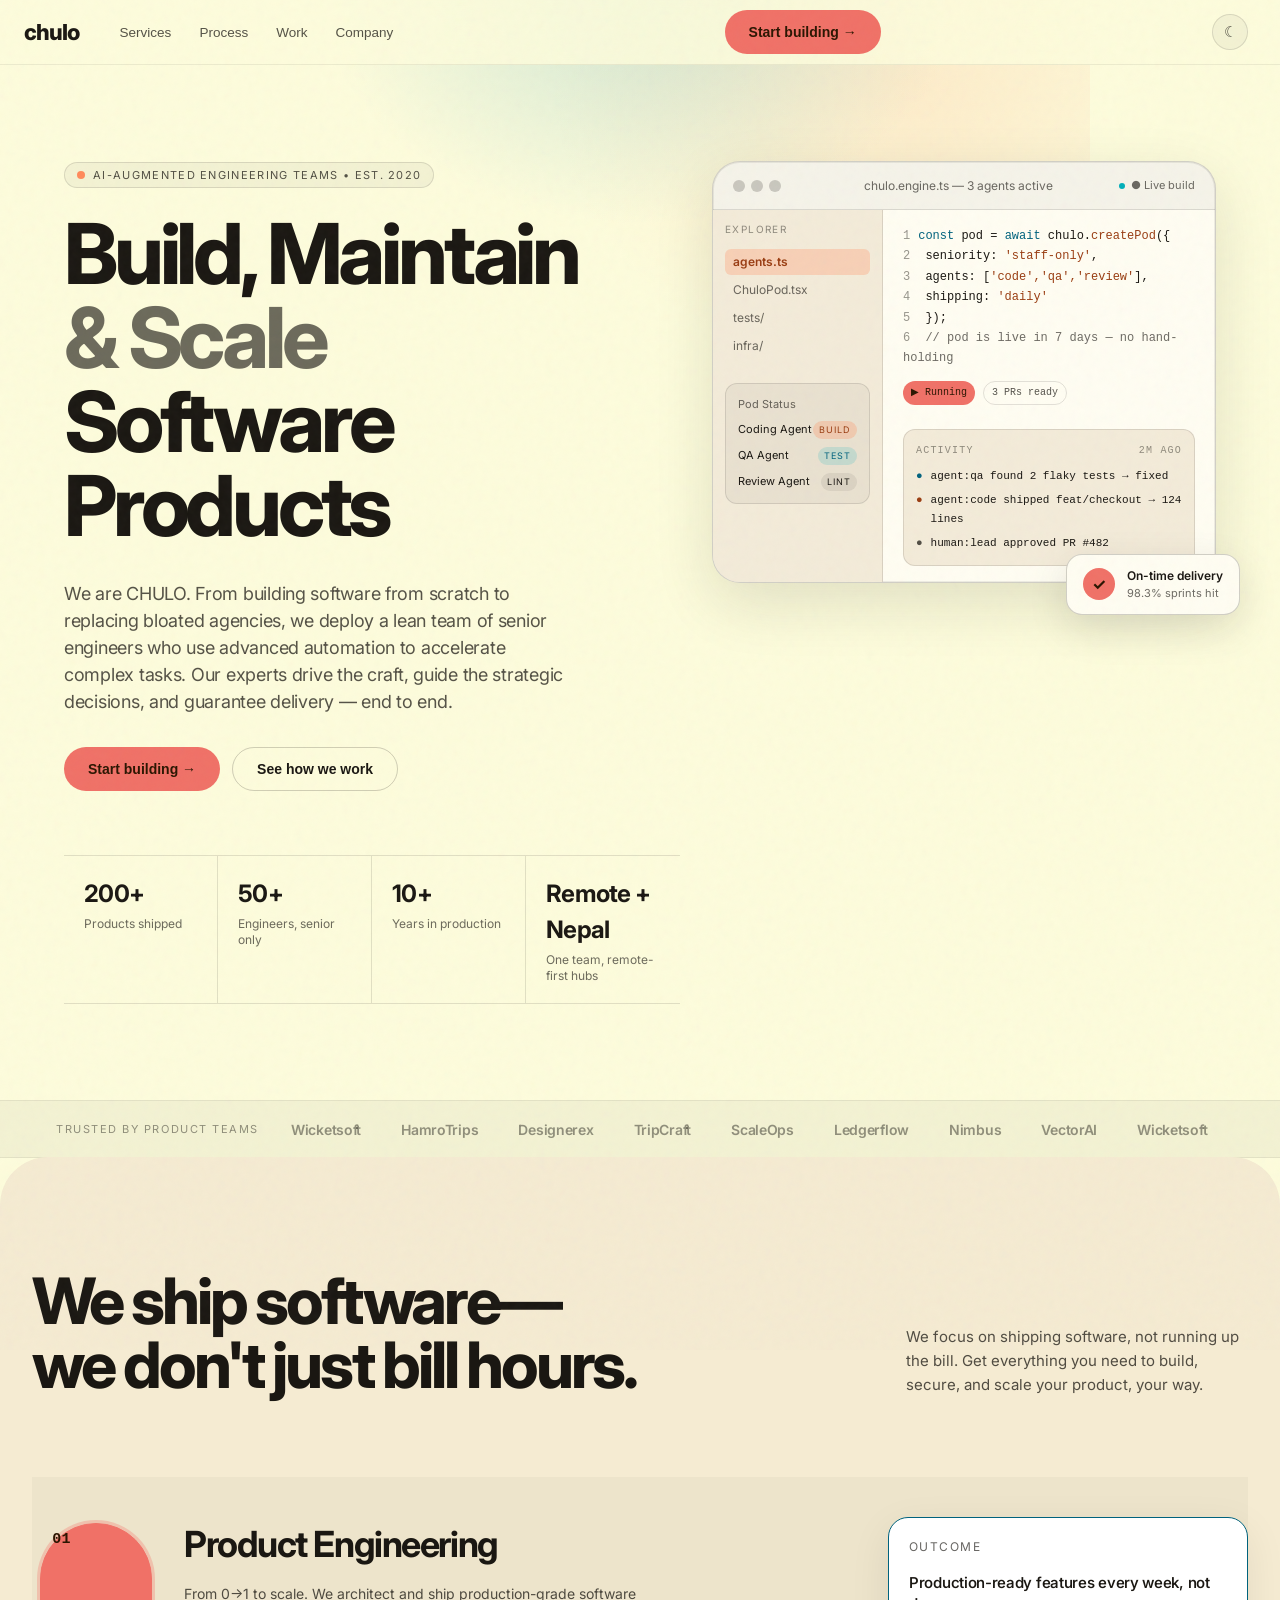
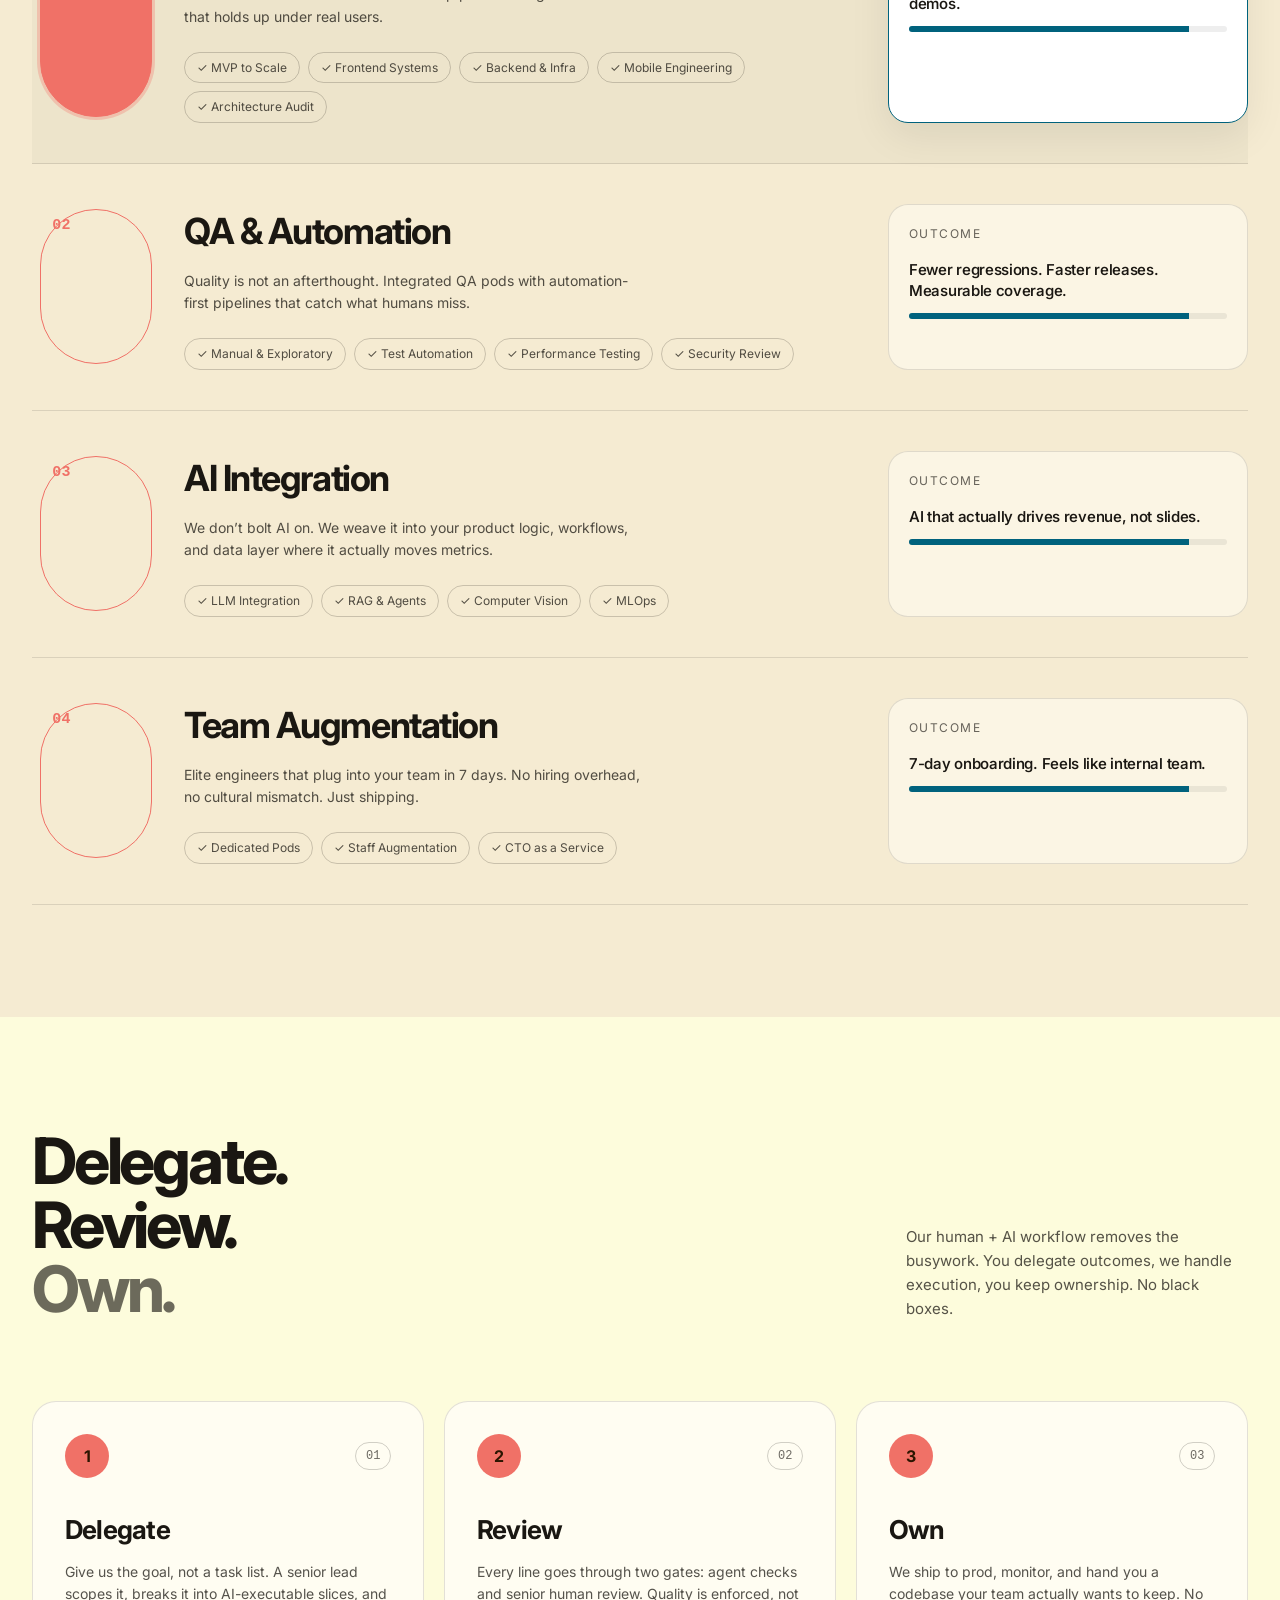
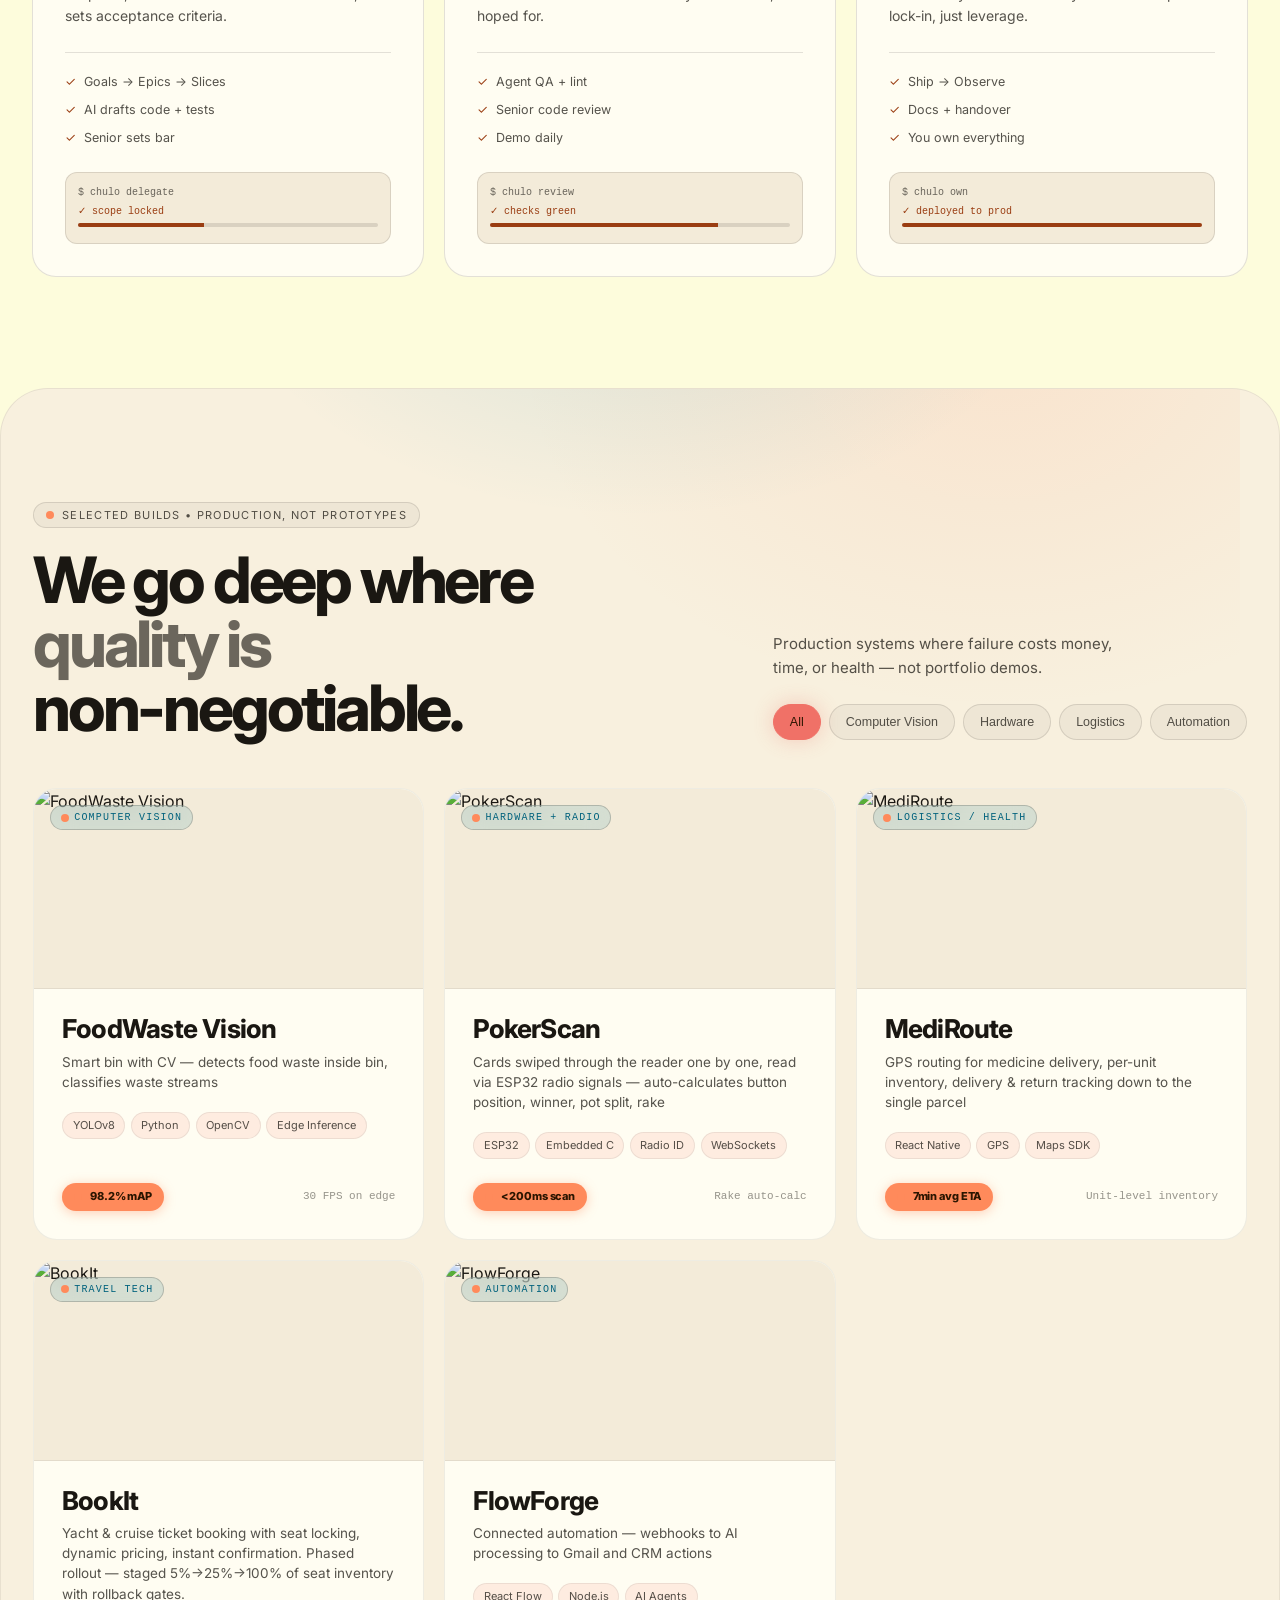
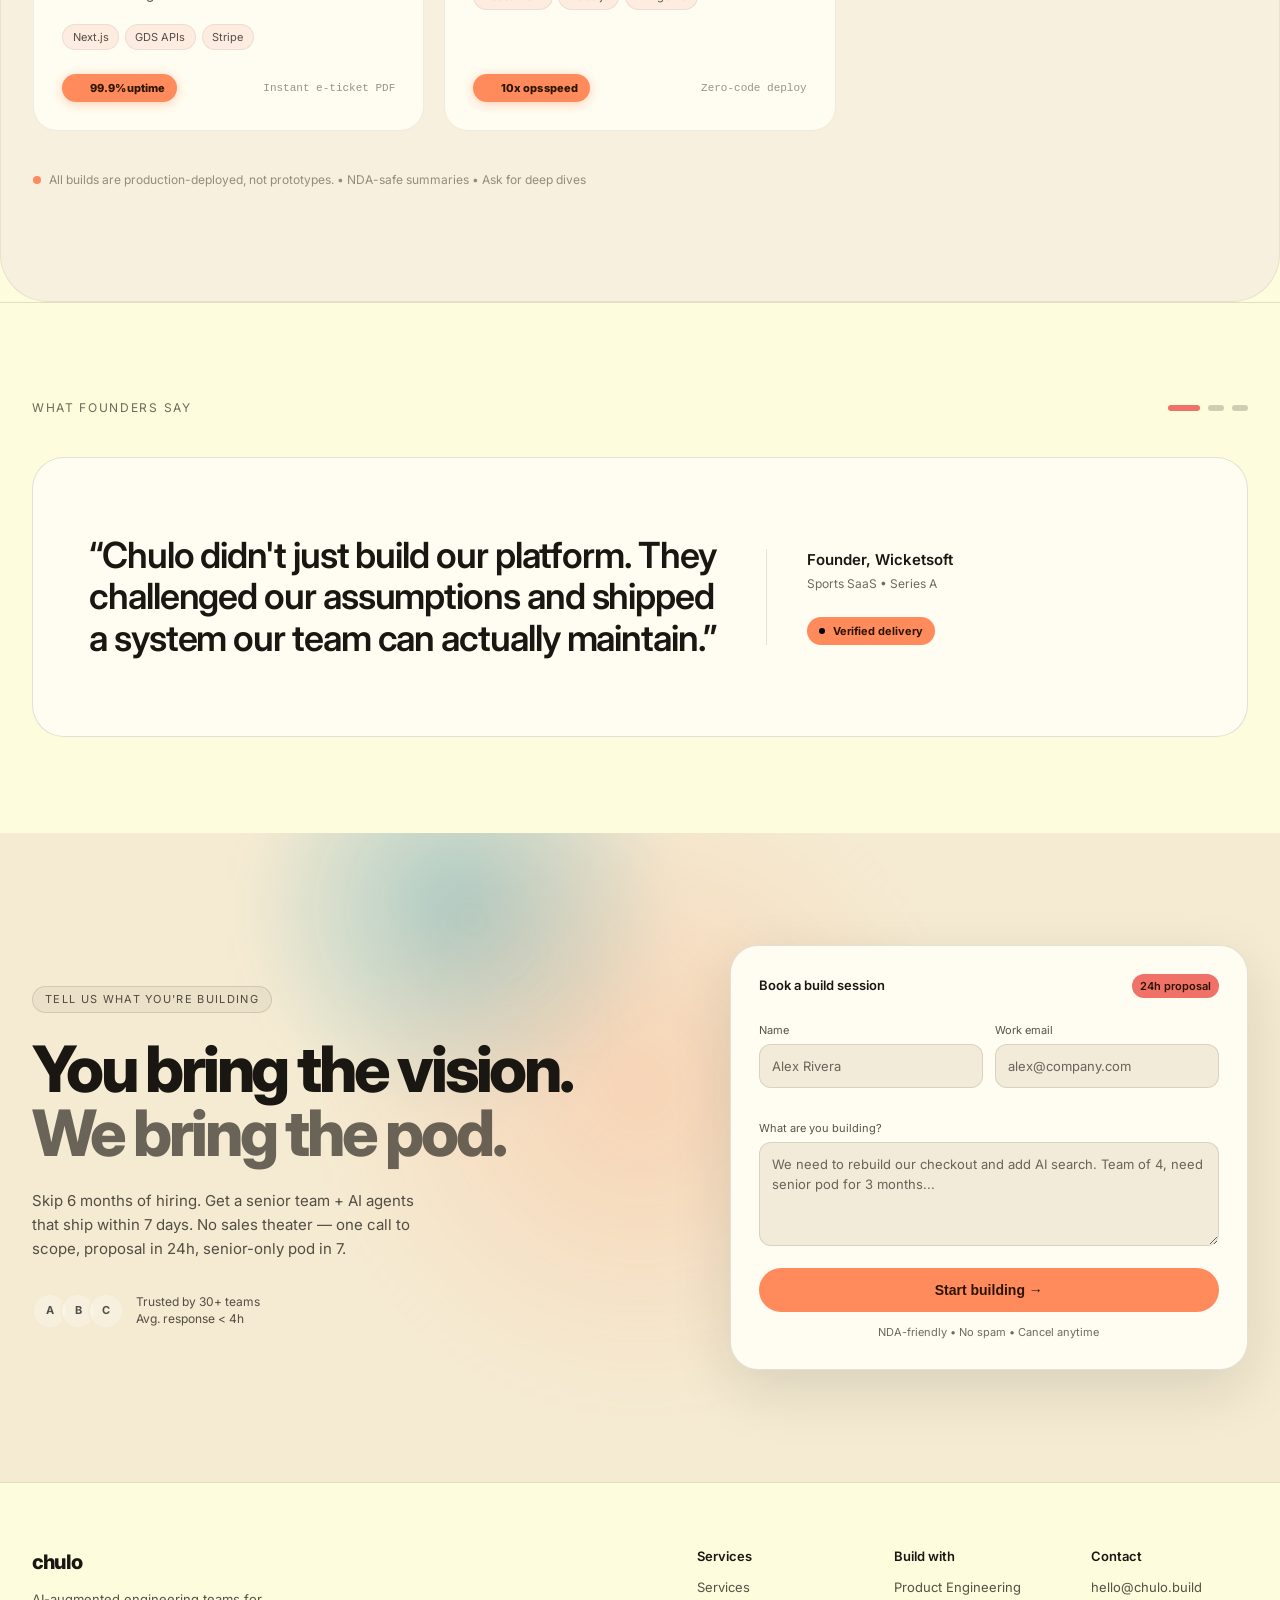
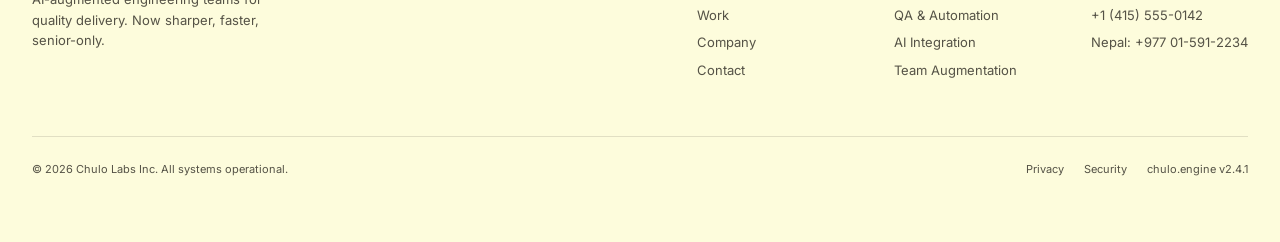
==== public/index.html @ c051ebc1 "fix netlify eng" ====
<!doctype html><html lang=en><head><meta charset=UTF-8><meta content="width=device-width,initial-scale=1.0" name=viewport><title>chulo — Senior-only AI-augmented engineering teams</title><meta content="Senior-only pod of AI-augmented engineers. Replace bloated agencies, delegate outcomes, review quality, own everything. Production, not prototypes." name=description><script>(function(){var t;try{t=localStorage.getItem("theme")}catch(e){}if(t)document.documentElement.setAttribute("data-theme",t)})()</script><link href=/styles.css rel=stylesheet><link href=https://fonts.googleapis.com rel=preconnect><link crossorigin href=https://fonts.gstatic.com rel=preconnect><link href="https://fonts.googleapis.com/css2?family=Inter:wght@400;500;600;700;800&display=swap" rel=stylesheet><script type=application/ld+json>
  {
    "@context": "https://schema.org",
    "@type": "ProfessionalService",
    "name": "chulo",
    "url": "https://chulo.build/",
    "description": "Senior-only pod of AI-augmented engineers who build, harden, and scale software products end to end. Production, not prototypes.",
    "areaServed": "Worldwide"
  }
  </script><body><div class=grain></div><nav class=nav><div class="container nav-inner"><div class=nav-left><a class=logo href=#>chulo</a><div class=nav-links><button data-scroll=services>Services</button><button data-scroll=process>Process</button><button data-scroll=work>Work</button><button data-scroll=company>Company</button></div></div><button class="btn btn-white desktop-only" data-scroll=cta>Start building →</button><button aria-label="Toggle light/dark theme" class=theme-toggle id=themeToggle><span class=icon-moon>☾</span><span class=icon-sun>☀</span></button><button aria-label=Menu class=mobile-toggle id=mobileToggle>☰</button></div><div class=mobile-menu id=mobileMenu><button data-scroll=services>Services</button><button data-scroll=process>Process</button><button data-scroll=work>Work</button><button data-scroll=company>Company</button><button class="btn btn-white" data-scroll=cta>Start building →</button></div></nav><main><section class=hero id=top><div class=hero-bg></div><div class="container hero-grid"><div class=hero-content><div class=badge><span class=dot></span> AI-augmented engineering teams • Est. 2020</div><h1><span>Build, Maintain</span> <span class=dim>& Scale</span> <span>Software</span> <span>Products</span></h1><p class=hero-lead>We are CHULO. From building software from scratch to replacing bloated agencies, we deploy a lean team of senior engineers who use advanced automation to accelerate complex tasks. Our experts drive the craft, guide the strategic decisions, and guarantee delivery — end to end.<div class=hero-actions><button class="btn btn-white" data-scroll=cta>Start building →</button><button class="btn btn-ghost" data-scroll=work>See how we work</button></div><div class=stats><div class=stat><div class=stat-value>200+</div><div class=stat-label>Products shipped</div></div><div class=stat><div class=stat-value>50+</div><div class=stat-label>Engineers, senior only</div></div><div class=stat><div class=stat-value>10+</div><div class=stat-label>Years in production</div></div><div class=stat><div class=stat-value>Remote + Nepal</div><div class=stat-label>One team, remote-first hubs</div></div></div></div><div class=hero-visual><div class=editor><div class=editor-header><div class=editor-dots><span></span><span></span><span></span></div><span class=editor-title>chulo.engine.ts — 3 agents active</span><span class=live-badge>● Live build</span></div><div class=editor-body><div class=sidebar><div class=sidebar-label>Explorer</div><div class="file active">agents.ts</div><div class=file>ChuloPod.tsx</div><div class=file>tests/</div><div class=file>infra/</div><div class=pod-status><div class=pod-label>Pod Status</div><div class=agent><span>Coding Agent</span><span class="tag green">BUILD</span></div><div class=agent><span>QA Agent</span><span class="tag purple">TEST</span></div><div class=agent><span>Review Agent</span><span class="tag gray">LINT</span></div></div></div><div class=code><div class=code-line><span class=ln>1</span><span class=kw>const</span> pod = <span class=kw>await</span> chulo.<span class=fn>createPod</span>({</div><div class=code-line><span class=ln>2</span> seniority: <span class=str>'staff-only'</span>,</div><div class=code-line><span class=ln>3</span> agents: [<span class=str>'code','qa','review'</span>],</div><div class=code-line><span class=ln>4</span> shipping: <span class=str>'daily'</span></div><div class=code-line><span class=ln>5</span> });</div><div class="code-line comment"><span class=ln>6</span> // pod is live in 7 days — no hand-holding</div><div class=code-actions><span class=run>▶ Running</span><span class=prs>3 PRs ready</span></div><div class=activity><div class=act-header><span>Activity</span><span>2m ago</span></div><div class=act-item><span class=purple>●</span> agent:qa found 2 flaky tests → fixed</div><div class=act-item><span class=green>●</span> agent:code shipped feat/checkout → 124 lines</div><div class=act-item><span class=gray>●</span> human:lead approved PR #482</div></div></div></div></div><div class=float-cards><div class=float-card><div class=float-icon>✓</div><div><div class=float-title>On-time delivery</div><div class=float-sub>98.3% sprints hit</div></div></div></div></div></div></section><div class=marquee-section><div class=container><div class=marquee-inner><span class=marquee-label>Trusted by product teams</span><div class=marquee><div class=marquee-track><span>Wicketsoft</span><span>HamroTrips</span><span>Designerex</span><span>TripCraft</span><span>ScaleOps</span><span>Ledgerflow</span><span>Nimbus</span><span>VectorAI</span><span>Wicketsoft</span><span>HamroTrips</span><span>Designerex</span><span>TripCraft</span><span>ScaleOps</span><span>Ledgerflow</span><span>Nimbus</span><span>VectorAI</span></div></div></div></div></div><section class=services id=services><div class=container><div class=section-header><div><h2>We ship software—<br><span class=dim>we don't just bill hours.</span></h2></div><p>We focus on shipping software, not running up the bill. Get everything you need to build, secure, and scale your product, your way.</div><div class=service-list id=serviceList><div class="service-item active" data-id=01><span class=service-id>01</span><div class=service-body><h3 class=service-title>Product Engineering</h3><p class=service-desc>From 0→1 to scale. We architect and ship production-grade software that holds up under real users.<div class=service-tags><span>✓ MVP to Scale</span><span>✓ Frontend Systems</span><span>✓ Backend & Infra</span><span>✓ Mobile Engineering</span><span>✓ Architecture Audit</span></div></div><div class=service-outcome><div class=outcome-label>Outcome</div><div class=outcome-text>Production-ready features every week, not demos.</div><div class=outcome-bar><span style=width:88%></span></div></div></div><div class=service-item data-id=02><span class=service-id>02</span><div class=service-body><h3 class=service-title>QA & Automation</h3><p class=service-desc>Quality is not an afterthought. Integrated QA pods with automation-first pipelines that catch what humans miss.<div class=service-tags><span>✓ Manual & Exploratory</span><span>✓ Test Automation</span><span>✓ Performance Testing</span><span>✓ Security Review</span></div></div><div class=service-outcome><div class=outcome-label>Outcome</div><div class=outcome-text>Fewer regressions. Faster releases. Measurable coverage.</div><div class=outcome-bar><span style=width:88%></span></div></div></div><div class=service-item data-id=03><span class=service-id>03</span><div class=service-body><h3 class=service-title>AI Integration</h3><p class=service-desc>We don’t bolt AI on. We weave it into your product logic, workflows, and data layer where it actually moves metrics.<div class=service-tags><span>✓ LLM Integration</span><span>✓ RAG & Agents</span><span>✓ Computer Vision</span><span>✓ MLOps</span></div></div><div class=service-outcome><div class=outcome-label>Outcome</div><div class=outcome-text>AI that actually drives revenue, not slides.</div><div class=outcome-bar><span style=width:88%></span></div></div></div><div class=service-item data-id=04><span class=service-id>04</span><div class=service-body><h3 class=service-title>Team Augmentation</h3><p class=service-desc>Elite engineers that plug into your team in 7 days. No hiring overhead, no cultural mismatch. Just shipping.<div class=service-tags><span>✓ Dedicated Pods</span><span>✓ Staff Augmentation</span><span>✓ CTO as a Service</span></div></div><div class=service-outcome><div class=outcome-label>Outcome</div><div class=outcome-text>7-day onboarding. Feels like internal team.</div><div class=outcome-bar><span style=width:88%></span></div></div></div></div></div></section><section class=process id=process><div class=container><div class="section-header process-header"><h2>Delegate.<br>Review.<br><span class=dim>Own.</span></h2><p>Our human + AI workflow removes the busywork. You delegate outcomes, we handle execution, you keep ownership. No black boxes.</div><div class=process-grid><div class=process-card><div class=process-top><div class=process-icon>1</div><span class=process-num>01</span></div><h3>Delegate</h3><p>Give us the goal, not a task list. A senior lead scopes it, breaks it into AI-executable slices, and sets acceptance criteria.<ul><li>Goals → Epics → Slices<li>AI drafts code + tests<li>Senior sets bar</ul><div class=terminal><div>$ chulo delegate</div><div class=ok>✓ scope locked</div><div class=bar><span style=width:42%></span></div></div></div><div class=process-card><div class=process-top><div class=process-icon>2</div><span class=process-num>02</span></div><h3>Review</h3><p>Every line goes through two gates: agent checks and senior human review. Quality is enforced, not hoped for.<ul><li>Agent QA + lint<li>Senior code review<li>Demo daily</ul><div class=terminal><div>$ chulo review</div><div class=ok>✓ checks green</div><div class=bar><span style=width:76%></span></div></div></div><div class=process-card><div class=process-top><div class=process-icon>3</div><span class=process-num>03</span></div><h3>Own</h3><p>We ship to prod, monitor, and hand you a codebase your team actually wants to keep. No lock-in, just leverage.<ul><li>Ship → Observe<li>Docs + handover<li>You own everything</ul><div class=terminal><div>$ chulo own</div><div class=ok>✓ deployed to prod</div><div class=bar><span style=width:100%></span></div></div></div></div></div></section><section class=work id=work><div class=work-bg></div><div class=container><div class=work-header><div><div class="badge small"><span class=dot></span> Selected builds • Production, not prototypes</div><h2>We go deep where<br><span class=dim>quality is</span><br>non-negotiable.</h2></div><div><p>Production systems where failure costs money, time, or health — not portfolio demos.<div class=filters id=filters><button class="filter active" data-filter=All>All</button><button data-filter="Computer Vision" class=filter>Computer Vision</button><button class=filter data-filter=Hardware>Hardware</button><button class=filter data-filter=Logistics>Logistics</button><button class=filter data-filter=Automation>Automation</button></div></div></div><div class=work-grid id=workGrid><div data-category="Computer Vision" class=project-card><div class=project-image><div class=project-tag><span class=dot></span> COMPUTER VISION</div><img alt="FoodWaste Vision" src=/portfolio/foodwaste.png></div><div class=project-body><h3>FoodWaste Vision</h3><p>Smart bin with CV — detects food waste inside bin, classifies waste streams<div class=project-stack><span>YOLOv8</span><span>Python</span><span>OpenCV</span><span>Edge Inference</span></div><div class=project-metric><span class=metric-badge><span class=dot></span> 98.2% mAP</span><span class=metric-sub>30 FPS on edge</span></div></div></div><div class=project-card data-category=Hardware><div class=project-image><div class=project-tag><span class=dot></span> HARDWARE + RADIO</div><img alt=PokerScan src=/portfolio/pokerscan.png></div><div class=project-body><h3>PokerScan</h3><p>Cards swiped through the reader one by one, read via ESP32 radio signals — auto-calculates button position, winner, pot split, rake<div class=project-stack><span>ESP32</span><span>Embedded C</span><span>Radio ID</span><span>WebSockets</span></div><div class=project-metric><span class=metric-badge><span class=dot></span> &lt;200ms scan</span><span class=metric-sub>Rake auto-calc</span></div></div></div><div class=project-card data-category=Logistics><div class=project-image><div class=project-tag><span class=dot></span> LOGISTICS / HEALTH</div><img alt=MediRoute src=/portfolio/mediroute.png></div><div class=project-body><h3>MediRoute</h3><p>GPS routing for medicine delivery, per-unit inventory, delivery & return tracking down to the single parcel<div class=project-stack><span>React Native</span><span>GPS</span><span>Maps SDK</span></div><div class=project-metric><span class=metric-badge><span class=dot></span> 7min avg ETA</span><span class=metric-sub>Unit-level inventory</span></div></div></div><div class=project-card data-category=Logistics><div class=project-image><div class=project-tag><span class=dot></span> TRAVEL TECH</div><img alt=BookIt src=/portfolio/bookit.png></div><div class=project-body><h3>BookIt</h3><p>Yacht & cruise ticket booking with seat locking, dynamic pricing, instant confirmation. Phased rollout — staged 5%→25%→100% of seat inventory with rollback gates.<div class=project-stack><span>Next.js</span><span>GDS APIs</span><span>Stripe</span></div><div class=project-metric><span class=metric-badge><span class=dot></span> 99.9% uptime</span><span class=metric-sub>Instant e-ticket PDF</span></div></div></div><div class=project-card data-category=Automation><div class=project-image><div class=project-tag><span class=dot></span> AUTOMATION</div><img alt=FlowForge src=/portfolio/flowforge.png></div><div class=project-body><h3>FlowForge</h3><p>Connected automation — webhooks to AI processing to Gmail and CRM actions<div class=project-stack><span>React Flow</span><span>Node.js</span><span>AI Agents</span></div><div class=project-metric><span class=metric-badge><span class=dot></span> 10x ops speed</span><span class=metric-sub>Zero-code deploy</span></div></div></div></div><div class=work-note><span class=dot></span> All builds are production-deployed, not prototypes. • NDA-safe summaries • Ask for deep dives</div></div></section><section class=testimonials id=company><div class=container><div class=testimonial-header><span class=label>What founders say</span><div class=dots id=testimonialDots><button class=active data-i=0></button><button data-i=1></button><button data-i=2></button></div></div><div class=testimonial-slider><div class=testimonial-track id=testimonialTrack><div class=testimonial-slide><div class=quote>“Chulo didn't just build our platform. They challenged our assumptions and shipped a system our team can actually maintain.”</div><div class=author-block><div class=author>Founder, Wicketsoft</div><div class=role>Sports SaaS • Series A</div><div class=verified><span class=dot style=background:#000;width:6px;height:6px></span> Verified delivery</div></div></div><div class=testimonial-slide><div class=quote>“The QA pod caught edge cases we’d missed for two years. Our release confidence went from 40% to 95% in one quarter.”</div><div class=author-block><div class=author>CTO, HamroTrips</div><div class=role>Travel Tech • 2M MAU</div><div class=verified><span class=dot style=background:#000;width:6px;height:6px></span> Verified delivery</div></div></div><div class=testimonial-slide><div class=quote>“Finally an agency that talks about tradeoffs, not buzzwords. They scaled us from MVP to enterprise without rewriting everything.”</div><div class=author-block><div class=author>VP Engineering, Designerex</div><div class=role>Marketplace • EU</div><div class=verified><span class=dot style=background:#000;width:6px;height:6px></span> Verified delivery</div></div></div></div></div></div></section><section class=cta id=cta><div class=cta-bg></div><div class="container cta-grid"><div class=cta-content><div class=badge>Tell us what you're building</div><h2>You bring the vision.<br><span class=dim>We bring the pod.</span></h2><p>Skip 6 months of hiring. Get a senior team + AI agents that ship within 7 days. No sales theater — one call to scope, proposal in 24h, senior-only pod in 7.<div class=cta-trust><div class=avatars><span>A</span><span>B</span><span>C</span></div><div>Trusted by 30+ teams<br>Avg. response &lt; 4h</div></div></div><div class=cta-form><div class=form-header><span>Book a build session</span><span class=pill>24h proposal</span></div><form class=form id=contactForm novalidate><div class=form-row><div class=field><label for=name>Name</label><input placeholder="Alex Rivera" autocomplete=name id=name></div><div class=field><label for=email>Work email</label><input autocomplete=email id=email placeholder=alex@company.com type=email></div></div><div class=field><label for=message>What are you building?</label><textarea placeholder="We need to rebuild our checkout and add AI search. Team of 4, need senior pod for 3 months..." id=message rows=4></textarea></div><div aria-hidden=true class=field-hp><label for=website>Website</label><input autocomplete=off id=website name=website tabindex=-1></div><button class="btn btn-accent full" id=formSubmit>Start building →</button><div aria-live=polite class=form-note id=formStatus role=status>NDA-friendly • No spam • Cancel anytime</div></form></div></div></section></main><footer class=footer><div class=container><div class=footer-top><div class=footer-brand><div class=logo>chulo</div><p class=footer-tagline>AI-augmented engineering teams for quality delivery. Now sharper, faster, senior-only.</div><div class=footer-links><div><h4>Services</h4><a href=#services>Services</a><a href=#work>Work</a><a href=#testimonials>Company</a><a href=#cta>Contact</a></div><div><h4>Build with</h4><span>Product Engineering</span><span>QA & Automation</span><span>AI Integration</span><span>Team Augmentation</span></div><div><h4>Contact</h4><a href=mailto:hello@chulo.build>hello@chulo.build</a><span>+1 (415) 555-0142</span><span>Nepal: +977 01-591-2234</span></div></div></div><div class=footer-bottom><span>© 2026 Chulo Labs Inc. All systems operational.</span><div><span>Privacy</span><span>Security</span><span>chulo.engine v2.4.1</span></div></div></div></footer><script src=/script.js></script>
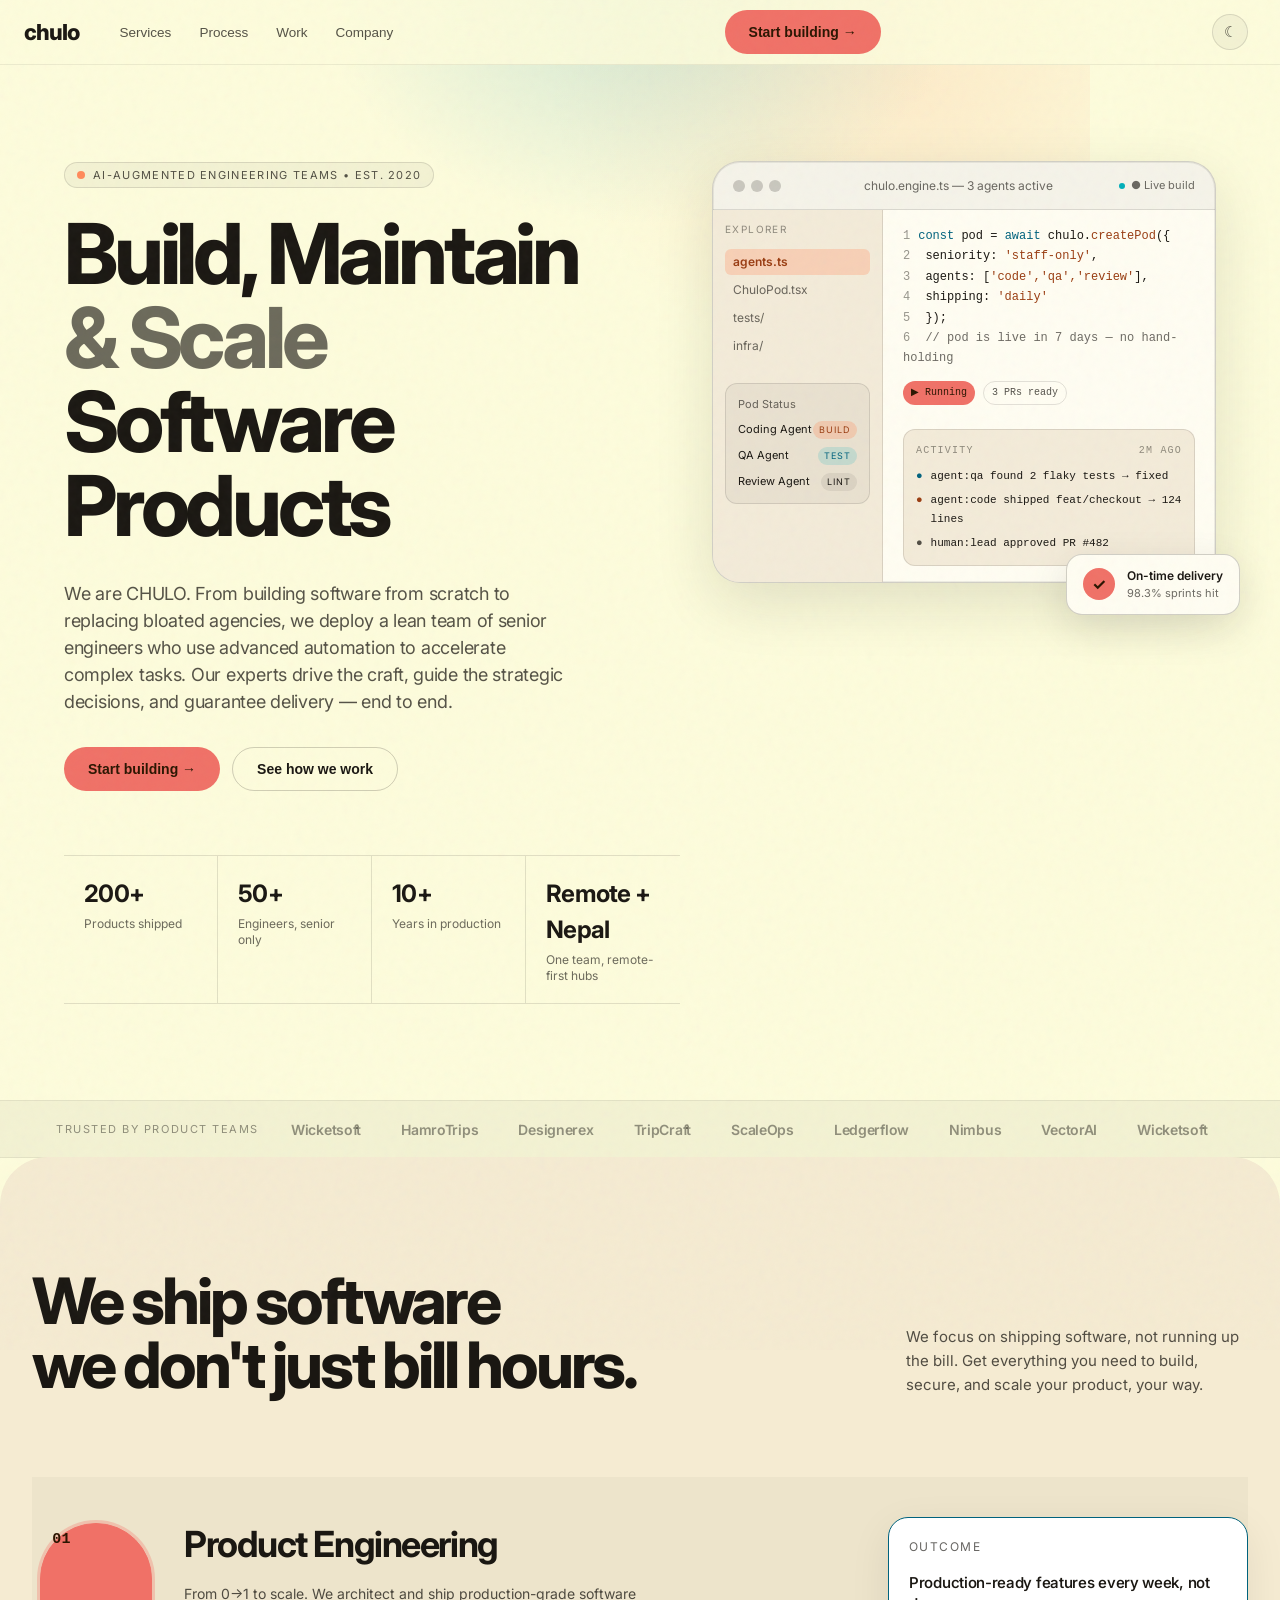
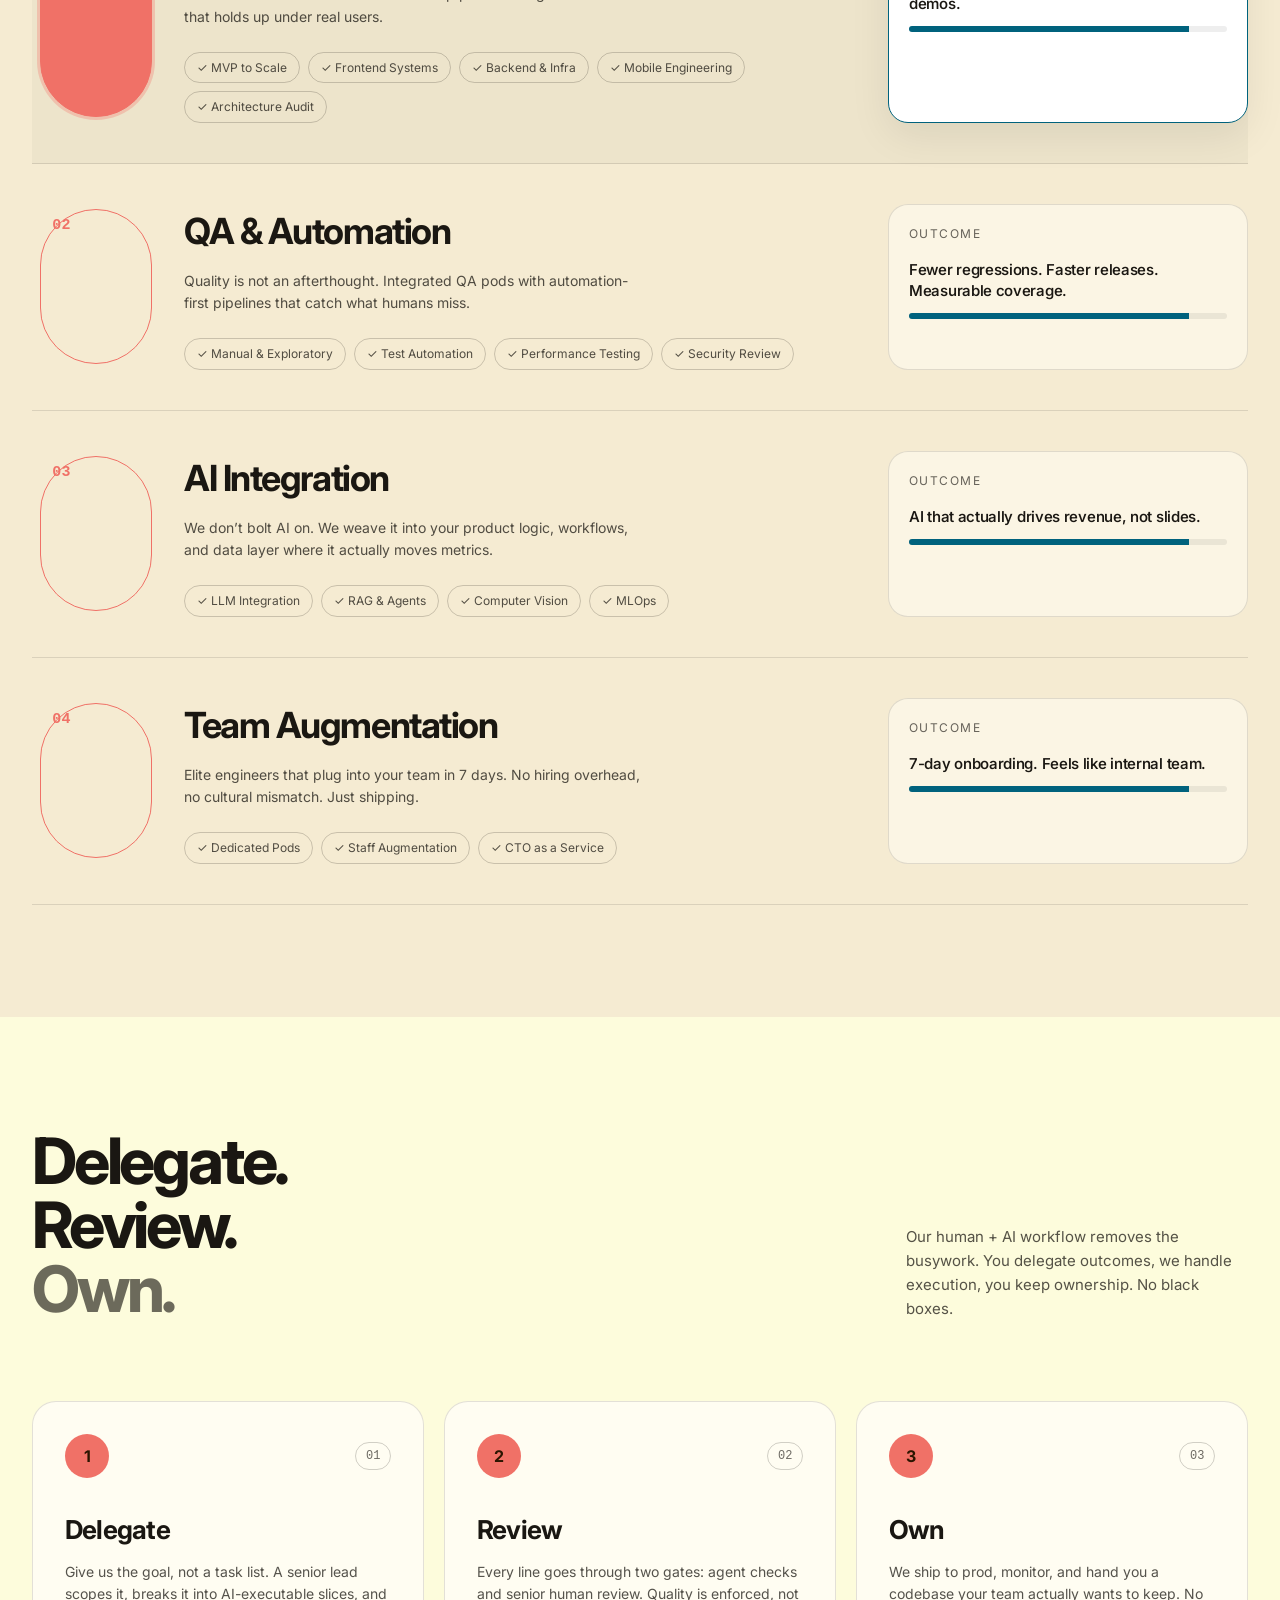
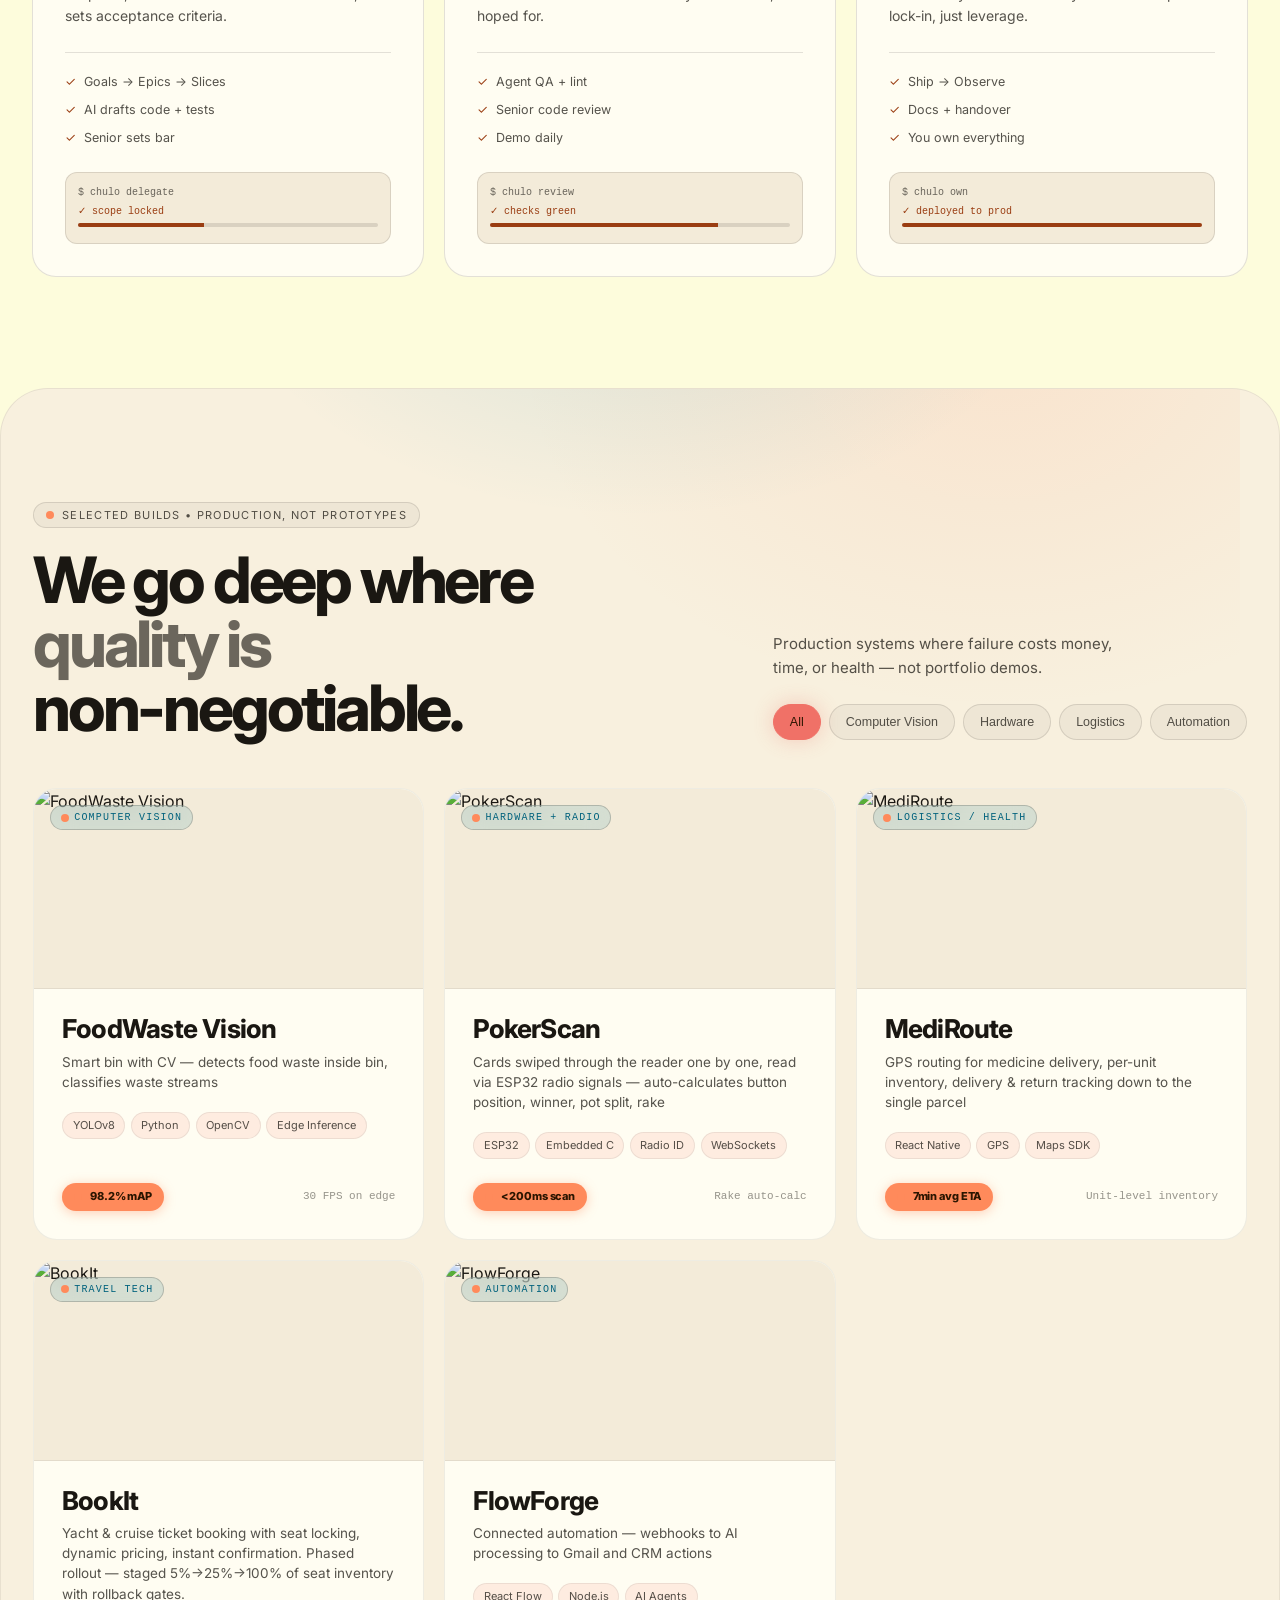
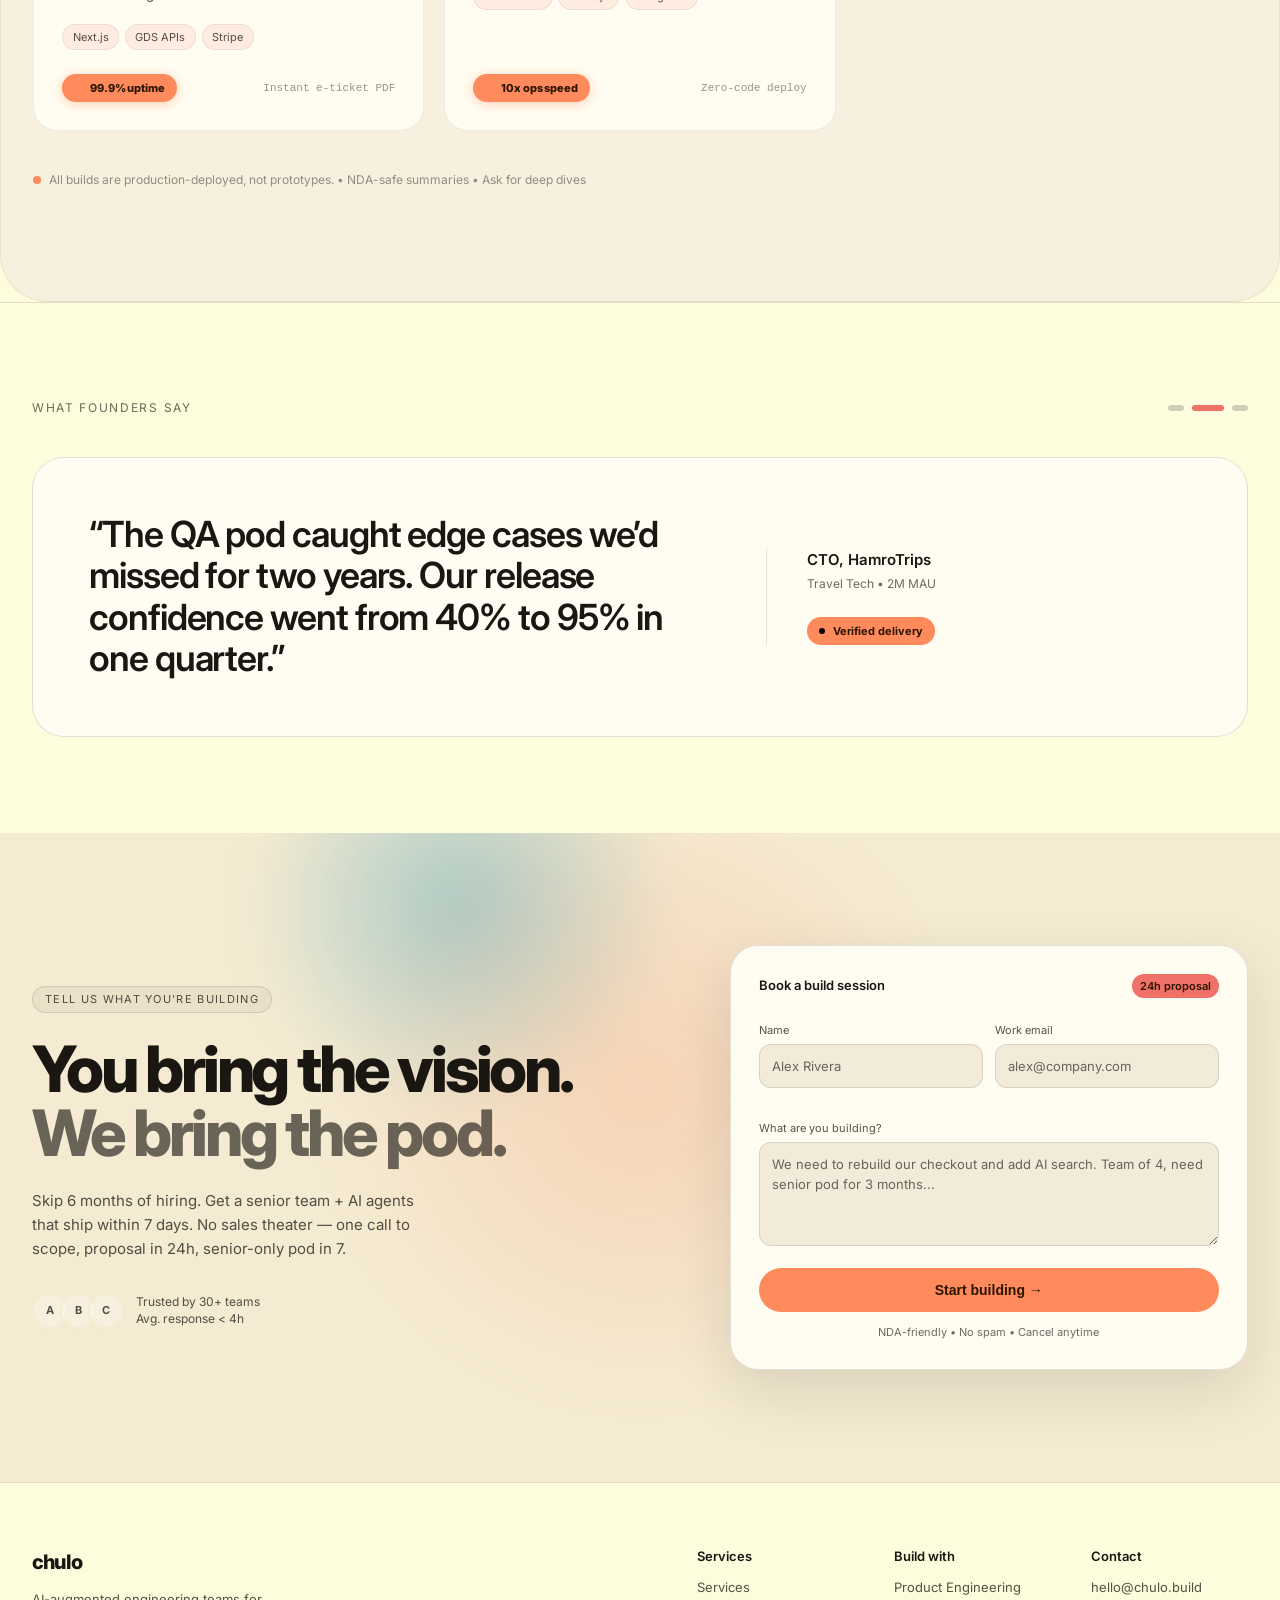
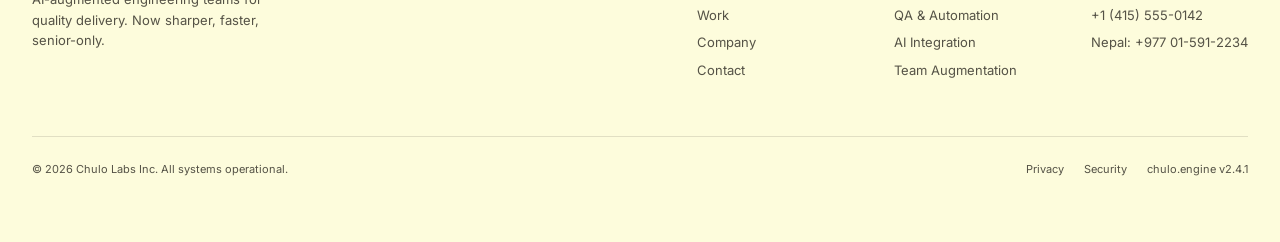
==== commit abcc5630: "update env var" ====
--- a/public/index.html
+++ b/public/index.html
@@ -7,4 +7,4 @@
     "description": "Senior-only pod of AI-augmented engineers who build, harden, and scale software products end to end. Production, not prototypes.",
     "areaServed": "Worldwide"
   }
-  </script><body><div class=grain></div><nav class=nav><div class="container nav-inner"><div class=nav-left><a class=logo href=#>chulo</a><div class=nav-links><button data-scroll=services>Services</button><button data-scroll=process>Process</button><button data-scroll=work>Work</button><button data-scroll=company>Company</button></div></div><button class="btn btn-white desktop-only" data-scroll=cta>Start building →</button><button aria-label="Toggle light/dark theme" class=theme-toggle id=themeToggle><span class=icon-moon>☾</span><span class=icon-sun>☀</span></button><button aria-label=Menu class=mobile-toggle id=mobileToggle>☰</button></div><div class=mobile-menu id=mobileMenu><button data-scroll=services>Services</button><button data-scroll=process>Process</button><button data-scroll=work>Work</button><button data-scroll=company>Company</button><button class="btn btn-white" data-scroll=cta>Start building →</button></div></nav><main><section class=hero id=top><div class=hero-bg></div><div class="container hero-grid"><div class=hero-content><div class=badge><span class=dot></span> AI-augmented engineering teams • Est. 2020</div><h1><span>Build, Maintain</span> <span class=dim>& Scale</span> <span>Software</span> <span>Products</span></h1><p class=hero-lead>We are CHULO. From building software from scratch to replacing bloated agencies, we deploy a lean team of senior engineers who use advanced automation to accelerate complex tasks. Our experts drive the craft, guide the strategic decisions, and guarantee delivery — end to end.<div class=hero-actions><button class="btn btn-white" data-scroll=cta>Start building →</button><button class="btn btn-ghost" data-scroll=work>See how we work</button></div><div class=stats><div class=stat><div class=stat-value>200+</div><div class=stat-label>Products shipped</div></div><div class=stat><div class=stat-value>50+</div><div class=stat-label>Engineers, senior only</div></div><div class=stat><div class=stat-value>10+</div><div class=stat-label>Years in production</div></div><div class=stat><div class=stat-value>Remote + Nepal</div><div class=stat-label>One team, remote-first hubs</div></div></div></div><div class=hero-visual><div class=editor><div class=editor-header><div class=editor-dots><span></span><span></span><span></span></div><span class=editor-title>chulo.engine.ts — 3 agents active</span><span class=live-badge>● Live build</span></div><div class=editor-body><div class=sidebar><div class=sidebar-label>Explorer</div><div class="file active">agents.ts</div><div class=file>ChuloPod.tsx</div><div class=file>tests/</div><div class=file>infra/</div><div class=pod-status><div class=pod-label>Pod Status</div><div class=agent><span>Coding Agent</span><span class="tag green">BUILD</span></div><div class=agent><span>QA Agent</span><span class="tag purple">TEST</span></div><div class=agent><span>Review Agent</span><span class="tag gray">LINT</span></div></div></div><div class=code><div class=code-line><span class=ln>1</span><span class=kw>const</span> pod = <span class=kw>await</span> chulo.<span class=fn>createPod</span>({</div><div class=code-line><span class=ln>2</span> seniority: <span class=str>'staff-only'</span>,</div><div class=code-line><span class=ln>3</span> agents: [<span class=str>'code','qa','review'</span>],</div><div class=code-line><span class=ln>4</span> shipping: <span class=str>'daily'</span></div><div class=code-line><span class=ln>5</span> });</div><div class="code-line comment"><span class=ln>6</span> // pod is live in 7 days — no hand-holding</div><div class=code-actions><span class=run>▶ Running</span><span class=prs>3 PRs ready</span></div><div class=activity><div class=act-header><span>Activity</span><span>2m ago</span></div><div class=act-item><span class=purple>●</span> agent:qa found 2 flaky tests → fixed</div><div class=act-item><span class=green>●</span> agent:code shipped feat/checkout → 124 lines</div><div class=act-item><span class=gray>●</span> human:lead approved PR #482</div></div></div></div></div><div class=float-cards><div class=float-card><div class=float-icon>✓</div><div><div class=float-title>On-time delivery</div><div class=float-sub>98.3% sprints hit</div></div></div></div></div></div></section><div class=marquee-section><div class=container><div class=marquee-inner><span class=marquee-label>Trusted by product teams</span><div class=marquee><div class=marquee-track><span>Wicketsoft</span><span>HamroTrips</span><span>Designerex</span><span>TripCraft</span><span>ScaleOps</span><span>Ledgerflow</span><span>Nimbus</span><span>VectorAI</span><span>Wicketsoft</span><span>HamroTrips</span><span>Designerex</span><span>TripCraft</span><span>ScaleOps</span><span>Ledgerflow</span><span>Nimbus</span><span>VectorAI</span></div></div></div></div></div><section class=services id=services><div class=container><div class=section-header><div><h2>We ship software—<br><span class=dim>we don't just bill hours.</span></h2></div><p>We focus on shipping software, not running up the bill. Get everything you need to build, secure, and scale your product, your way.</div><div class=service-list id=serviceList><div class="service-item active" data-id=01><span class=service-id>01</span><div class=service-body><h3 class=service-title>Product Engineering</h3><p class=service-desc>From 0→1 to scale. We architect and ship production-grade software that holds up under real users.<div class=service-tags><span>✓ MVP to Scale</span><span>✓ Frontend Systems</span><span>✓ Backend & Infra</span><span>✓ Mobile Engineering</span><span>✓ Architecture Audit</span></div></div><div class=service-outcome><div class=outcome-label>Outcome</div><div class=outcome-text>Production-ready features every week, not demos.</div><div class=outcome-bar><span style=width:88%></span></div></div></div><div class=service-item data-id=02><span class=service-id>02</span><div class=service-body><h3 class=service-title>QA & Automation</h3><p class=service-desc>Quality is not an afterthought. Integrated QA pods with automation-first pipelines that catch what humans miss.<div class=service-tags><span>✓ Manual & Exploratory</span><span>✓ Test Automation</span><span>✓ Performance Testing</span><span>✓ Security Review</span></div></div><div class=service-outcome><div class=outcome-label>Outcome</div><div class=outcome-text>Fewer regressions. Faster releases. Measurable coverage.</div><div class=outcome-bar><span style=width:88%></span></div></div></div><div class=service-item data-id=03><span class=service-id>03</span><div class=service-body><h3 class=service-title>AI Integration</h3><p class=service-desc>We don’t bolt AI on. We weave it into your product logic, workflows, and data layer where it actually moves metrics.<div class=service-tags><span>✓ LLM Integration</span><span>✓ RAG & Agents</span><span>✓ Computer Vision</span><span>✓ MLOps</span></div></div><div class=service-outcome><div class=outcome-label>Outcome</div><div class=outcome-text>AI that actually drives revenue, not slides.</div><div class=outcome-bar><span style=width:88%></span></div></div></div><div class=service-item data-id=04><span class=service-id>04</span><div class=service-body><h3 class=service-title>Team Augmentation</h3><p class=service-desc>Elite engineers that plug into your team in 7 days. No hiring overhead, no cultural mismatch. Just shipping.<div class=service-tags><span>✓ Dedicated Pods</span><span>✓ Staff Augmentation</span><span>✓ CTO as a Service</span></div></div><div class=service-outcome><div class=outcome-label>Outcome</div><div class=outcome-text>7-day onboarding. Feels like internal team.</div><div class=outcome-bar><span style=width:88%></span></div></div></div></div></div></section><section class=process id=process><div class=container><div class="section-header process-header"><h2>Delegate.<br>Review.<br><span class=dim>Own.</span></h2><p>Our human + AI workflow removes the busywork. You delegate outcomes, we handle execution, you keep ownership. No black boxes.</div><div class=process-grid><div class=process-card><div class=process-top><div class=process-icon>1</div><span class=process-num>01</span></div><h3>Delegate</h3><p>Give us the goal, not a task list. A senior lead scopes it, breaks it into AI-executable slices, and sets acceptance criteria.<ul><li>Goals → Epics → Slices<li>AI drafts code + tests<li>Senior sets bar</ul><div class=terminal><div>$ chulo delegate</div><div class=ok>✓ scope locked</div><div class=bar><span style=width:42%></span></div></div></div><div class=process-card><div class=process-top><div class=process-icon>2</div><span class=process-num>02</span></div><h3>Review</h3><p>Every line goes through two gates: agent checks and senior human review. Quality is enforced, not hoped for.<ul><li>Agent QA + lint<li>Senior code review<li>Demo daily</ul><div class=terminal><div>$ chulo review</div><div class=ok>✓ checks green</div><div class=bar><span style=width:76%></span></div></div></div><div class=process-card><div class=process-top><div class=process-icon>3</div><span class=process-num>03</span></div><h3>Own</h3><p>We ship to prod, monitor, and hand you a codebase your team actually wants to keep. No lock-in, just leverage.<ul><li>Ship → Observe<li>Docs + handover<li>You own everything</ul><div class=terminal><div>$ chulo own</div><div class=ok>✓ deployed to prod</div><div class=bar><span style=width:100%></span></div></div></div></div></div></section><section class=work id=work><div class=work-bg></div><div class=container><div class=work-header><div><div class="badge small"><span class=dot></span> Selected builds • Production, not prototypes</div><h2>We go deep where<br><span class=dim>quality is</span><br>non-negotiable.</h2></div><div><p>Production systems where failure costs money, time, or health — not portfolio demos.<div class=filters id=filters><button class="filter active" data-filter=All>All</button><button data-filter="Computer Vision" class=filter>Computer Vision</button><button class=filter data-filter=Hardware>Hardware</button><button class=filter data-filter=Logistics>Logistics</button><button class=filter data-filter=Automation>Automation</button></div></div></div><div class=work-grid id=workGrid><div data-category="Computer Vision" class=project-card><div class=project-image><div class=project-tag><span class=dot></span> COMPUTER VISION</div><img alt="FoodWaste Vision" src=/portfolio/foodwaste.png></div><div class=project-body><h3>FoodWaste Vision</h3><p>Smart bin with CV — detects food waste inside bin, classifies waste streams<div class=project-stack><span>YOLOv8</span><span>Python</span><span>OpenCV</span><span>Edge Inference</span></div><div class=project-metric><span class=metric-badge><span class=dot></span> 98.2% mAP</span><span class=metric-sub>30 FPS on edge</span></div></div></div><div class=project-card data-category=Hardware><div class=project-image><div class=project-tag><span class=dot></span> HARDWARE + RADIO</div><img alt=PokerScan src=/portfolio/pokerscan.png></div><div class=project-body><h3>PokerScan</h3><p>Cards swiped through the reader one by one, read via ESP32 radio signals — auto-calculates button position, winner, pot split, rake<div class=project-stack><span>ESP32</span><span>Embedded C</span><span>Radio ID</span><span>WebSockets</span></div><div class=project-metric><span class=metric-badge><span class=dot></span> &lt;200ms scan</span><span class=metric-sub>Rake auto-calc</span></div></div></div><div class=project-card data-category=Logistics><div class=project-image><div class=project-tag><span class=dot></span> LOGISTICS / HEALTH</div><img alt=MediRoute src=/portfolio/mediroute.png></div><div class=project-body><h3>MediRoute</h3><p>GPS routing for medicine delivery, per-unit inventory, delivery & return tracking down to the single parcel<div class=project-stack><span>React Native</span><span>GPS</span><span>Maps SDK</span></div><div class=project-metric><span class=metric-badge><span class=dot></span> 7min avg ETA</span><span class=metric-sub>Unit-level inventory</span></div></div></div><div class=project-card data-category=Logistics><div class=project-image><div class=project-tag><span class=dot></span> TRAVEL TECH</div><img alt=BookIt src=/portfolio/bookit.png></div><div class=project-body><h3>BookIt</h3><p>Yacht & cruise ticket booking with seat locking, dynamic pricing, instant confirmation. Phased rollout — staged 5%→25%→100% of seat inventory with rollback gates.<div class=project-stack><span>Next.js</span><span>GDS APIs</span><span>Stripe</span></div><div class=project-metric><span class=metric-badge><span class=dot></span> 99.9% uptime</span><span class=metric-sub>Instant e-ticket PDF</span></div></div></div><div class=project-card data-category=Automation><div class=project-image><div class=project-tag><span class=dot></span> AUTOMATION</div><img alt=FlowForge src=/portfolio/flowforge.png></div><div class=project-body><h3>FlowForge</h3><p>Connected automation — webhooks to AI processing to Gmail and CRM actions<div class=project-stack><span>React Flow</span><span>Node.js</span><span>AI Agents</span></div><div class=project-metric><span class=metric-badge><span class=dot></span> 10x ops speed</span><span class=metric-sub>Zero-code deploy</span></div></div></div></div><div class=work-note><span class=dot></span> All builds are production-deployed, not prototypes. • NDA-safe summaries • Ask for deep dives</div></div></section><section class=testimonials id=company><div class=container><div class=testimonial-header><span class=label>What founders say</span><div class=dots id=testimonialDots><button class=active data-i=0></button><button data-i=1></button><button data-i=2></button></div></div><div class=testimonial-slider><div class=testimonial-track id=testimonialTrack><div class=testimonial-slide><div class=quote>“Chulo didn't just build our platform. They challenged our assumptions and shipped a system our team can actually maintain.”</div><div class=author-block><div class=author>Founder, Wicketsoft</div><div class=role>Sports SaaS • Series A</div><div class=verified><span class=dot style=background:#000;width:6px;height:6px></span> Verified delivery</div></div></div><div class=testimonial-slide><div class=quote>“The QA pod caught edge cases we’d missed for two years. Our release confidence went from 40% to 95% in one quarter.”</div><div class=author-block><div class=author>CTO, HamroTrips</div><div class=role>Travel Tech • 2M MAU</div><div class=verified><span class=dot style=background:#000;width:6px;height:6px></span> Verified delivery</div></div></div><div class=testimonial-slide><div class=quote>“Finally an agency that talks about tradeoffs, not buzzwords. They scaled us from MVP to enterprise without rewriting everything.”</div><div class=author-block><div class=author>VP Engineering, Designerex</div><div class=role>Marketplace • EU</div><div class=verified><span class=dot style=background:#000;width:6px;height:6px></span> Verified delivery</div></div></div></div></div></div></section><section class=cta id=cta><div class=cta-bg></div><div class="container cta-grid"><div class=cta-content><div class=badge>Tell us what you're building</div><h2>You bring the vision.<br><span class=dim>We bring the pod.</span></h2><p>Skip 6 months of hiring. Get a senior team + AI agents that ship within 7 days. No sales theater — one call to scope, proposal in 24h, senior-only pod in 7.<div class=cta-trust><div class=avatars><span>A</span><span>B</span><span>C</span></div><div>Trusted by 30+ teams<br>Avg. response &lt; 4h</div></div></div><div class=cta-form><div class=form-header><span>Book a build session</span><span class=pill>24h proposal</span></div><form class=form id=contactForm novalidate><div class=form-row><div class=field><label for=name>Name</label><input placeholder="Alex Rivera" autocomplete=name id=name></div><div class=field><label for=email>Work email</label><input autocomplete=email id=email placeholder=alex@company.com type=email></div></div><div class=field><label for=message>What are you building?</label><textarea placeholder="We need to rebuild our checkout and add AI search. Team of 4, need senior pod for 3 months..." id=message rows=4></textarea></div><div aria-hidden=true class=field-hp><label for=website>Website</label><input autocomplete=off id=website name=website tabindex=-1></div><button class="btn btn-accent full" id=formSubmit>Start building →</button><div aria-live=polite class=form-note id=formStatus role=status>NDA-friendly • No spam • Cancel anytime</div></form></div></div></section></main><footer class=footer><div class=container><div class=footer-top><div class=footer-brand><div class=logo>chulo</div><p class=footer-tagline>AI-augmented engineering teams for quality delivery. Now sharper, faster, senior-only.</div><div class=footer-links><div><h4>Services</h4><a href=#services>Services</a><a href=#work>Work</a><a href=#testimonials>Company</a><a href=#cta>Contact</a></div><div><h4>Build with</h4><span>Product Engineering</span><span>QA & Automation</span><span>AI Integration</span><span>Team Augmentation</span></div><div><h4>Contact</h4><a href=mailto:hello@chulo.build>hello@chulo.build</a><span>+1 (415) 555-0142</span><span>Nepal: +977 01-591-2234</span></div></div></div><div class=footer-bottom><span>© 2026 Chulo Labs Inc. All systems operational.</span><div><span>Privacy</span><span>Security</span><span>chulo.engine v2.4.1</span></div></div></div></footer><script src=/script.js></script>+  </script><body><div class=grain></div><nav class=nav><div class="container nav-inner"><div class=nav-left><a class=logo href=#>chulo</a><div class=nav-links><button data-scroll=services>Services</button><button data-scroll=process>Process</button><button data-scroll=work>Work</button><button data-scroll=company>Company</button></div></div><button class="btn btn-white desktop-only" data-scroll=cta>Start building →</button><button aria-label="Toggle light/dark theme" class=theme-toggle id=themeToggle><span class=icon-moon>☾</span><span class=icon-sun>☀</span></button><button aria-label=Menu class=mobile-toggle id=mobileToggle>☰</button></div><div class=mobile-menu id=mobileMenu><button data-scroll=services>Services</button><button data-scroll=process>Process</button><button data-scroll=work>Work</button><button data-scroll=company>Company</button><button class="btn btn-white" data-scroll=cta>Start building →</button></div></nav><main><section class=hero id=top><div class=hero-bg></div><div class="container hero-grid"><div class=hero-content><div class=badge><span class=dot></span> AI-augmented engineering teams • Est. 2020</div><h1><span>Build, Maintain</span> <span class=dim>& Scale</span> <span>Software</span> <span>Products</span></h1><p class=hero-lead>We are CHULO. From building software from scratch to replacing bloated agencies, we deploy a lean team of senior engineers who use advanced automation to accelerate complex tasks. Our experts drive the craft, guide the strategic decisions, and guarantee delivery — end to end.<div class=hero-actions><button class="btn btn-white" data-scroll=cta>Start building →</button><button class="btn btn-ghost" data-scroll=work>See how we work</button></div><div class=stats><div class=stat><div class=stat-value>200+</div><div class=stat-label>Products shipped</div></div><div class=stat><div class=stat-value>50+</div><div class=stat-label>Engineers, senior only</div></div><div class=stat><div class=stat-value>10+</div><div class=stat-label>Years in production</div></div><div class=stat><div class=stat-value>Remote + Nepal</div><div class=stat-label>One team, remote-first hubs</div></div></div></div><div class=hero-visual><div class=editor><div class=editor-header><div class=editor-dots><span></span><span></span><span></span></div><span class=editor-title>chulo.engine.ts — 3 agents active</span><span class=live-badge>● Live build</span></div><div class=editor-body><div class=sidebar><div class=sidebar-label>Explorer</div><div class="file active">agents.ts</div><div class=file>ChuloPod.tsx</div><div class=file>tests/</div><div class=file>infra/</div><div class=pod-status><div class=pod-label>Pod Status</div><div class=agent><span>Coding Agent</span><span class="tag green">BUILD</span></div><div class=agent><span>QA Agent</span><span class="tag purple">TEST</span></div><div class=agent><span>Review Agent</span><span class="tag gray">LINT</span></div></div></div><div class=code><div class=code-line><span class=ln>1</span><span class=kw>const</span> pod = <span class=kw>await</span> chulo.<span class=fn>createPod</span>({</div><div class=code-line><span class=ln>2</span> seniority: <span class=str>'staff-only'</span>,</div><div class=code-line><span class=ln>3</span> agents: [<span class=str>'code','qa','review'</span>],</div><div class=code-line><span class=ln>4</span> shipping: <span class=str>'daily'</span></div><div class=code-line><span class=ln>5</span> });</div><div class="code-line comment"><span class=ln>6</span> // pod is live in 7 days — no hand-holding</div><div class=code-actions><span class=run>▶ Running</span><span class=prs>3 PRs ready</span></div><div class=activity><div class=act-header><span>Activity</span><span>2m ago</span></div><div class=act-item><span class=purple>●</span> agent:qa found 2 flaky tests → fixed</div><div class=act-item><span class=green>●</span> agent:code shipped feat/checkout → 124 lines</div><div class=act-item><span class=gray>●</span> human:lead approved PR #482</div></div></div></div></div><div class=float-cards><div class=float-card><div class=float-icon>✓</div><div><div class=float-title>On-time delivery</div><div class=float-sub>98.3% sprints hit</div></div></div></div></div></div></section><div class=marquee-section><div class=container><div class=marquee-inner><span class=marquee-label>Trusted by product teams</span><div class=marquee><div class=marquee-track><span>Wicketsoft</span><span>HamroTrips</span><span>Designerex</span><span>TripCraft</span><span>ScaleOps</span><span>Ledgerflow</span><span>Nimbus</span><span>VectorAI</span><span>Wicketsoft</span><span>HamroTrips</span><span>Designerex</span><span>TripCraft</span><span>ScaleOps</span><span>Ledgerflow</span><span>Nimbus</span><span>VectorAI</span></div></div></div></div></div><section class=services id=services><div class=container><div class=section-header><div><h2>We ship software<br><span class=dim>we don't just bill hours.</span></h2></div><p>We focus on shipping software, not running up the bill. Get everything you need to build, secure, and scale your product, your way.</div><div class=service-list id=serviceList><div class="service-item active" data-id=01><span class=service-id>01</span><div class=service-body><h3 class=service-title>Product Engineering</h3><p class=service-desc>From 0→1 to scale. We architect and ship production-grade software that holds up under real users.<div class=service-tags><span>✓ MVP to Scale</span><span>✓ Frontend Systems</span><span>✓ Backend & Infra</span><span>✓ Mobile Engineering</span><span>✓ Architecture Audit</span></div></div><div class=service-outcome><div class=outcome-label>Outcome</div><div class=outcome-text>Production-ready features every week, not demos.</div><div class=outcome-bar><span style=width:88%></span></div></div></div><div class=service-item data-id=02><span class=service-id>02</span><div class=service-body><h3 class=service-title>QA & Automation</h3><p class=service-desc>Quality is not an afterthought. Integrated QA pods with automation-first pipelines that catch what humans miss.<div class=service-tags><span>✓ Manual & Exploratory</span><span>✓ Test Automation</span><span>✓ Performance Testing</span><span>✓ Security Review</span></div></div><div class=service-outcome><div class=outcome-label>Outcome</div><div class=outcome-text>Fewer regressions. Faster releases. Measurable coverage.</div><div class=outcome-bar><span style=width:88%></span></div></div></div><div class=service-item data-id=03><span class=service-id>03</span><div class=service-body><h3 class=service-title>AI Integration</h3><p class=service-desc>We don’t bolt AI on. We weave it into your product logic, workflows, and data layer where it actually moves metrics.<div class=service-tags><span>✓ LLM Integration</span><span>✓ RAG & Agents</span><span>✓ Computer Vision</span><span>✓ MLOps</span></div></div><div class=service-outcome><div class=outcome-label>Outcome</div><div class=outcome-text>AI that actually drives revenue, not slides.</div><div class=outcome-bar><span style=width:88%></span></div></div></div><div class=service-item data-id=04><span class=service-id>04</span><div class=service-body><h3 class=service-title>Team Augmentation</h3><p class=service-desc>Elite engineers that plug into your team in 7 days. No hiring overhead, no cultural mismatch. Just shipping.<div class=service-tags><span>✓ Dedicated Pods</span><span>✓ Staff Augmentation</span><span>✓ CTO as a Service</span></div></div><div class=service-outcome><div class=outcome-label>Outcome</div><div class=outcome-text>7-day onboarding. Feels like internal team.</div><div class=outcome-bar><span style=width:88%></span></div></div></div></div></div></section><section class=process id=process><div class=container><div class="section-header process-header"><h2>Delegate.<br>Review.<br><span class=dim>Own.</span></h2><p>Our human + AI workflow removes the busywork. You delegate outcomes, we handle execution, you keep ownership. No black boxes.</div><div class=process-grid><div class=process-card><div class=process-top><div class=process-icon>1</div><span class=process-num>01</span></div><h3>Delegate</h3><p>Give us the goal, not a task list. A senior lead scopes it, breaks it into AI-executable slices, and sets acceptance criteria.<ul><li>Goals → Epics → Slices<li>AI drafts code + tests<li>Senior sets bar</ul><div class=terminal><div>$ chulo delegate</div><div class=ok>✓ scope locked</div><div class=bar><span style=width:42%></span></div></div></div><div class=process-card><div class=process-top><div class=process-icon>2</div><span class=process-num>02</span></div><h3>Review</h3><p>Every line goes through two gates: agent checks and senior human review. Quality is enforced, not hoped for.<ul><li>Agent QA + lint<li>Senior code review<li>Demo daily</ul><div class=terminal><div>$ chulo review</div><div class=ok>✓ checks green</div><div class=bar><span style=width:76%></span></div></div></div><div class=process-card><div class=process-top><div class=process-icon>3</div><span class=process-num>03</span></div><h3>Own</h3><p>We ship to prod, monitor, and hand you a codebase your team actually wants to keep. No lock-in, just leverage.<ul><li>Ship → Observe<li>Docs + handover<li>You own everything</ul><div class=terminal><div>$ chulo own</div><div class=ok>✓ deployed to prod</div><div class=bar><span style=width:100%></span></div></div></div></div></div></section><section class=work id=work><div class=work-bg></div><div class=container><div class=work-header><div><div class="badge small"><span class=dot></span> Selected builds • Production, not prototypes</div><h2>We go deep where<br><span class=dim>quality is</span><br>non-negotiable.</h2></div><div><p>Production systems where failure costs money, time, or health — not portfolio demos.<div class=filters id=filters><button class="filter active" data-filter=All>All</button><button data-filter="Computer Vision" class=filter>Computer Vision</button><button class=filter data-filter=Hardware>Hardware</button><button class=filter data-filter=Logistics>Logistics</button><button class=filter data-filter=Automation>Automation</button></div></div></div><div class=work-grid id=workGrid><div data-category="Computer Vision" class=project-card><div class=project-image><div class=project-tag><span class=dot></span> COMPUTER VISION</div><img alt="FoodWaste Vision" src=/portfolio/foodwaste.png></div><div class=project-body><h3>FoodWaste Vision</h3><p>Smart bin with CV — detects food waste inside bin, classifies waste streams<div class=project-stack><span>YOLOv8</span><span>Python</span><span>OpenCV</span><span>Edge Inference</span></div><div class=project-metric><span class=metric-badge><span class=dot></span> 98.2% mAP</span><span class=metric-sub>30 FPS on edge</span></div></div></div><div class=project-card data-category=Hardware><div class=project-image><div class=project-tag><span class=dot></span> HARDWARE + RADIO</div><img alt=PokerScan src=/portfolio/pokerscan.png></div><div class=project-body><h3>PokerScan</h3><p>Cards swiped through the reader one by one, read via ESP32 radio signals — auto-calculates button position, winner, pot split, rake<div class=project-stack><span>ESP32</span><span>Embedded C</span><span>Radio ID</span><span>WebSockets</span></div><div class=project-metric><span class=metric-badge><span class=dot></span> &lt;200ms scan</span><span class=metric-sub>Rake auto-calc</span></div></div></div><div class=project-card data-category=Logistics><div class=project-image><div class=project-tag><span class=dot></span> LOGISTICS / HEALTH</div><img alt=MediRoute src=/portfolio/mediroute.png></div><div class=project-body><h3>MediRoute</h3><p>GPS routing for medicine delivery, per-unit inventory, delivery & return tracking down to the single parcel<div class=project-stack><span>React Native</span><span>GPS</span><span>Maps SDK</span></div><div class=project-metric><span class=metric-badge><span class=dot></span> 7min avg ETA</span><span class=metric-sub>Unit-level inventory</span></div></div></div><div class=project-card data-category=Logistics><div class=project-image><div class=project-tag><span class=dot></span> TRAVEL TECH</div><img alt=BookIt src=/portfolio/bookit.png></div><div class=project-body><h3>BookIt</h3><p>Yacht & cruise ticket booking with seat locking, dynamic pricing, instant confirmation. Phased rollout — staged 5%→25%→100% of seat inventory with rollback gates.<div class=project-stack><span>Next.js</span><span>GDS APIs</span><span>Stripe</span></div><div class=project-metric><span class=metric-badge><span class=dot></span> 99.9% uptime</span><span class=metric-sub>Instant e-ticket PDF</span></div></div></div><div class=project-card data-category=Automation><div class=project-image><div class=project-tag><span class=dot></span> AUTOMATION</div><img alt=FlowForge src=/portfolio/flowforge.png></div><div class=project-body><h3>FlowForge</h3><p>Connected automation — webhooks to AI processing to Gmail and CRM actions<div class=project-stack><span>React Flow</span><span>Node.js</span><span>AI Agents</span></div><div class=project-metric><span class=metric-badge><span class=dot></span> 10x ops speed</span><span class=metric-sub>Zero-code deploy</span></div></div></div></div><div class=work-note><span class=dot></span> All builds are production-deployed, not prototypes. • NDA-safe summaries • Ask for deep dives</div></div></section><section class=testimonials id=company><div class=container><div class=testimonial-header><span class=label>What founders say</span><div class=dots id=testimonialDots><button class=active data-i=0></button><button data-i=1></button><button data-i=2></button></div></div><div class=testimonial-slider><div class=testimonial-track id=testimonialTrack><div class=testimonial-slide><div class=quote>“Chulo didn't just build our platform. They challenged our assumptions and shipped a system our team can actually maintain.”</div><div class=author-block><div class=author>Founder, Wicketsoft</div><div class=role>Sports SaaS • Series A</div><div class=verified><span class=dot style=background:#000;width:6px;height:6px></span> Verified delivery</div></div></div><div class=testimonial-slide><div class=quote>“The QA pod caught edge cases we’d missed for two years. Our release confidence went from 40% to 95% in one quarter.”</div><div class=author-block><div class=author>CTO, HamroTrips</div><div class=role>Travel Tech • 2M MAU</div><div class=verified><span class=dot style=background:#000;width:6px;height:6px></span> Verified delivery</div></div></div><div class=testimonial-slide><div class=quote>“Finally an agency that talks about tradeoffs, not buzzwords. They scaled us from MVP to enterprise without rewriting everything.”</div><div class=author-block><div class=author>VP Engineering, Designerex</div><div class=role>Marketplace • EU</div><div class=verified><span class=dot style=background:#000;width:6px;height:6px></span> Verified delivery</div></div></div></div></div></div></section><section class=cta id=cta><div class=cta-bg></div><div class="container cta-grid"><div class=cta-content><div class=badge>Tell us what you're building</div><h2>You bring the vision.<br><span class=dim>We bring the pod.</span></h2><p>Skip 6 months of hiring. Get a senior team + AI agents that ship within 7 days. No sales theater — one call to scope, proposal in 24h, senior-only pod in 7.<div class=cta-trust><div class=avatars><span>A</span><span>B</span><span>C</span></div><div>Trusted by 30+ teams<br>Avg. response &lt; 4h</div></div></div><div class=cta-form><div class=form-header><span>Book a build session</span><span class=pill>24h proposal</span></div><form class=form id=contactForm novalidate><div class=form-row><div class=field><label for=name>Name</label><input placeholder="Alex Rivera" autocomplete=name id=name></div><div class=field><label for=email>Work email</label><input autocomplete=email id=email placeholder=alex@company.com type=email></div></div><div class=field><label for=message>What are you building?</label><textarea placeholder="We need to rebuild our checkout and add AI search. Team of 4, need senior pod for 3 months..." id=message rows=4></textarea></div><div aria-hidden=true class=field-hp><label for=website>Website</label><input autocomplete=off id=website name=website tabindex=-1></div><button class="btn btn-accent full" id=formSubmit>Start building →</button><div aria-live=polite class=form-note id=formStatus role=status>NDA-friendly • No spam • Cancel anytime</div></form></div></div></section></main><footer class=footer><div class=container><div class=footer-top><div class=footer-brand><div class=logo>chulo</div><p class=footer-tagline>AI-augmented engineering teams for quality delivery. Now sharper, faster, senior-only.</div><div class=footer-links><div><h4>Services</h4><a href=#services>Services</a><a href=#work>Work</a><a href=#testimonials>Company</a><a href=#cta>Contact</a></div><div><h4>Build with</h4><span>Product Engineering</span><span>QA & Automation</span><span>AI Integration</span><span>Team Augmentation</span></div><div><h4>Contact</h4><a href=mailto:hello@chulo.build>hello@chulo.build</a><span>+1 (415) 555-0142</span><span>Nepal: +977 01-591-2234</span></div></div></div><div class=footer-bottom><span>© 2026 Chulo Labs Inc. All systems operational.</span><div><span>Privacy</span><span>Security</span><span>chulo.engine v2.4.1</span></div></div></div></footer><script src=/script.js></script>
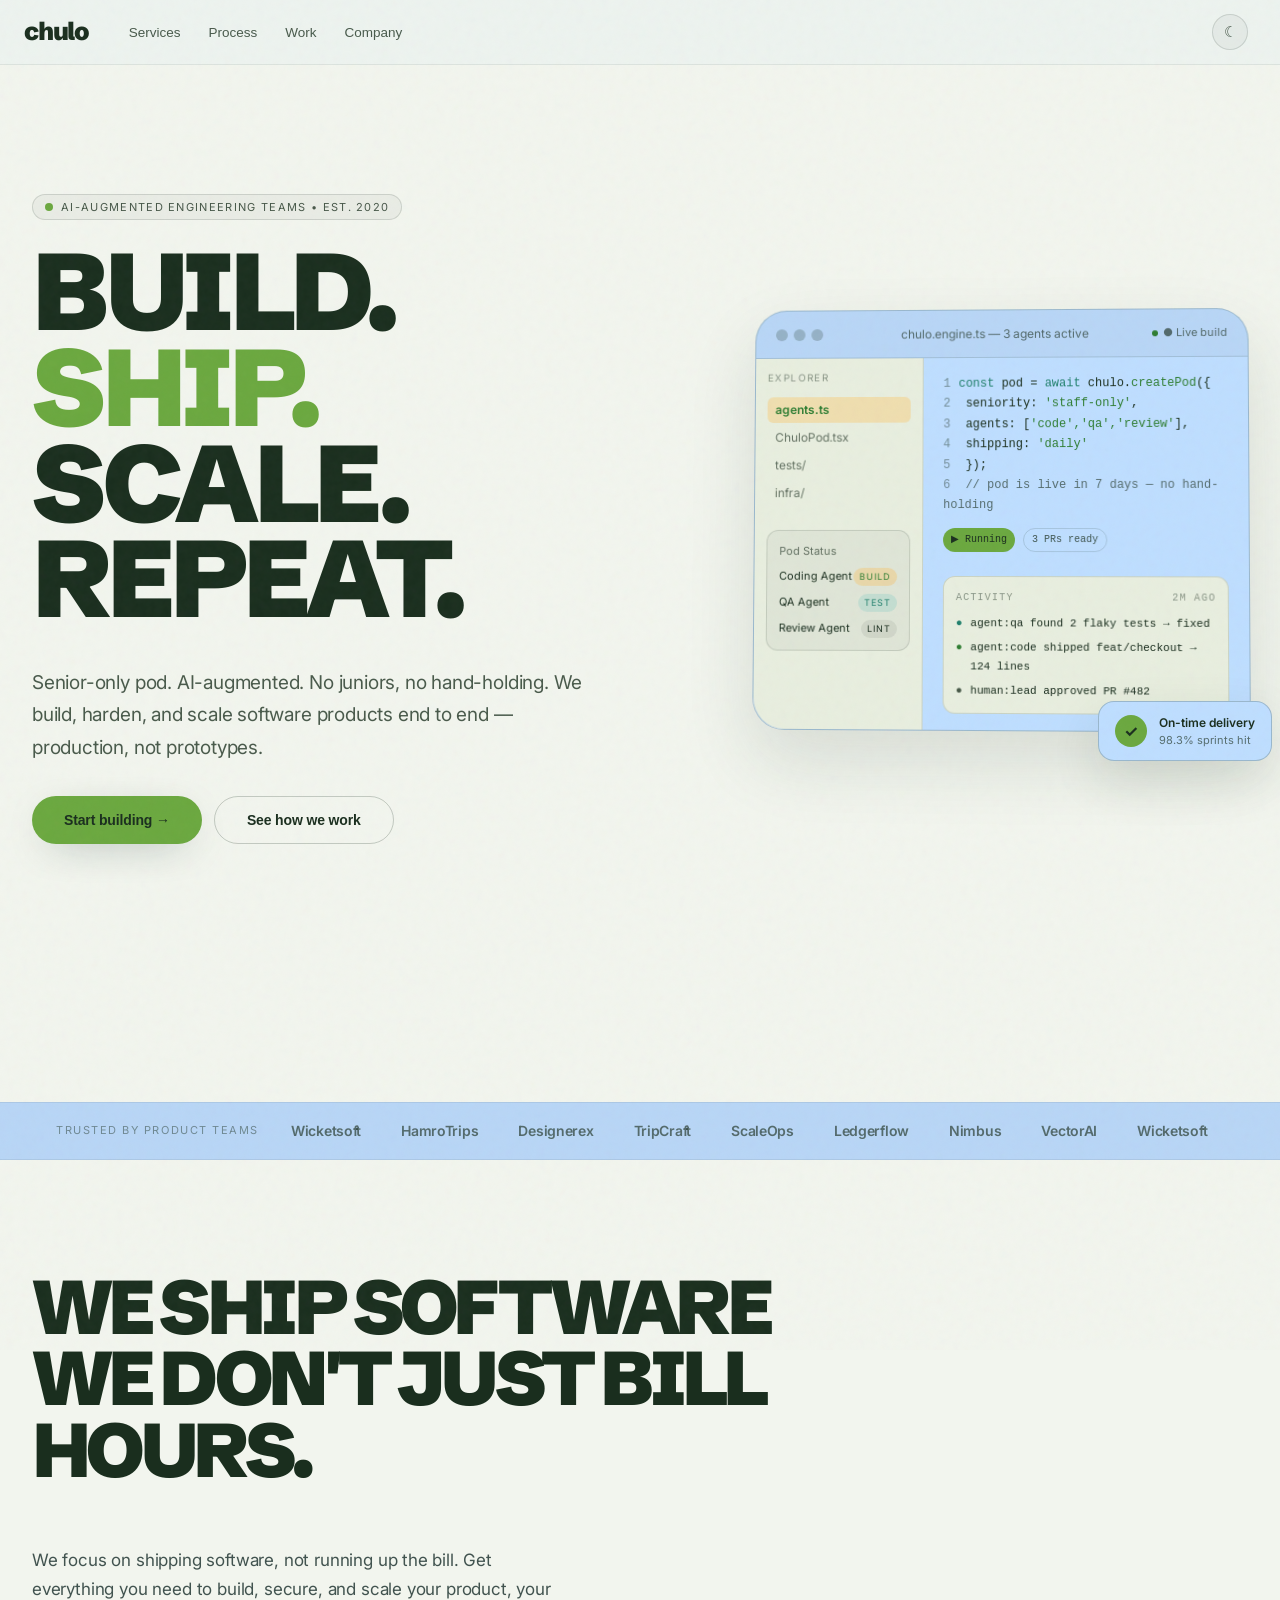
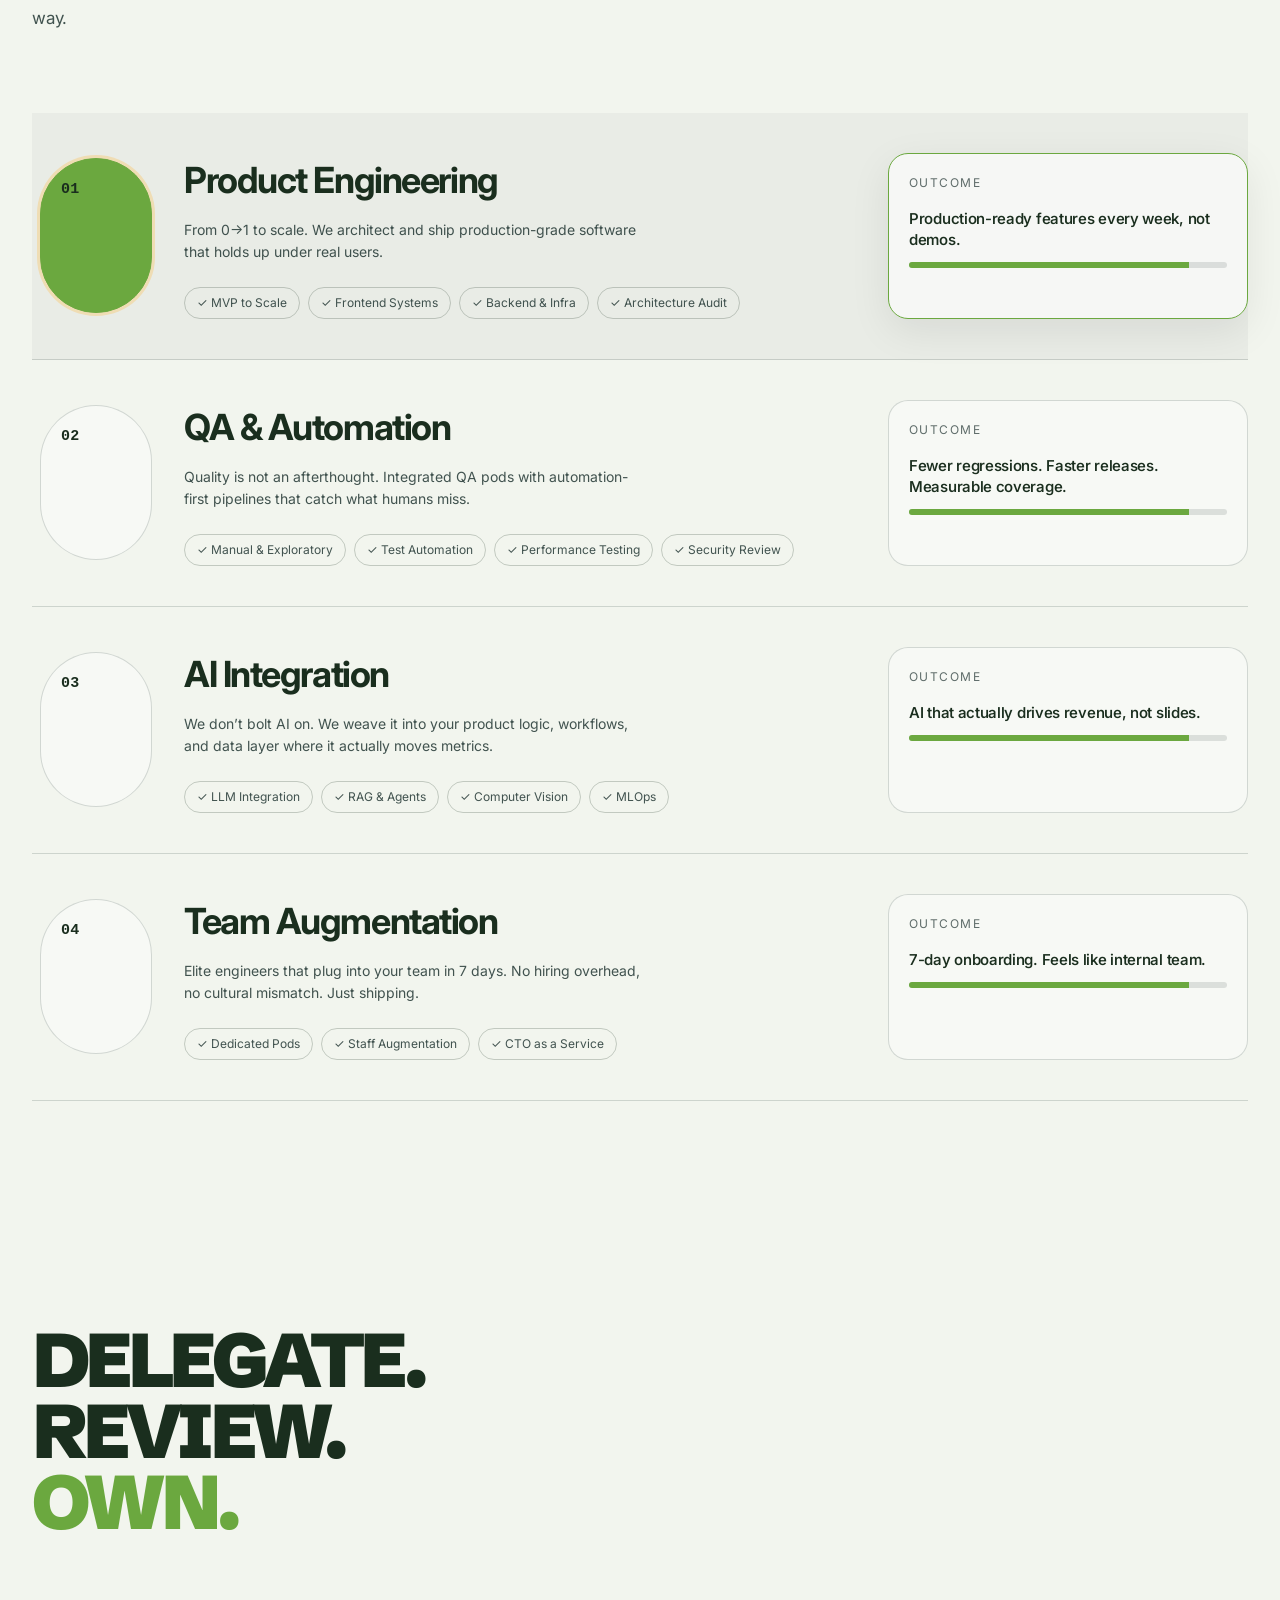
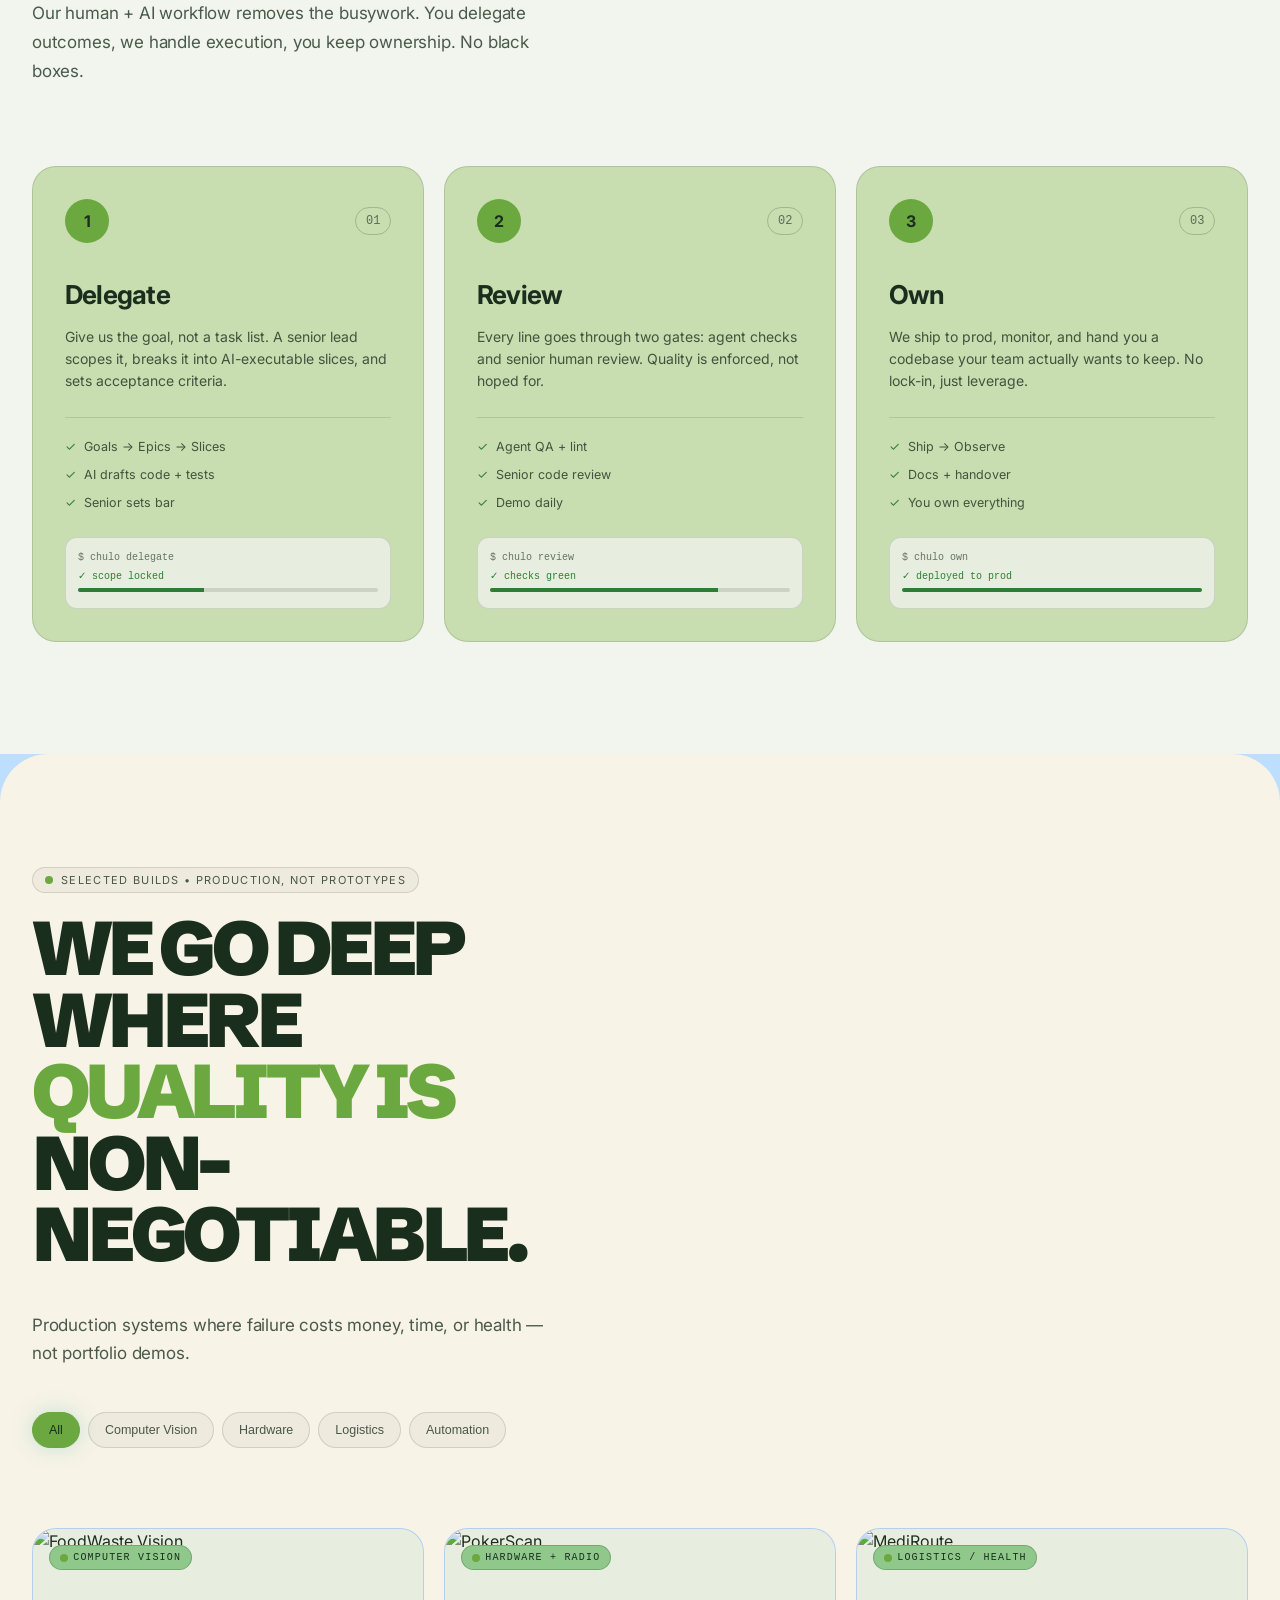
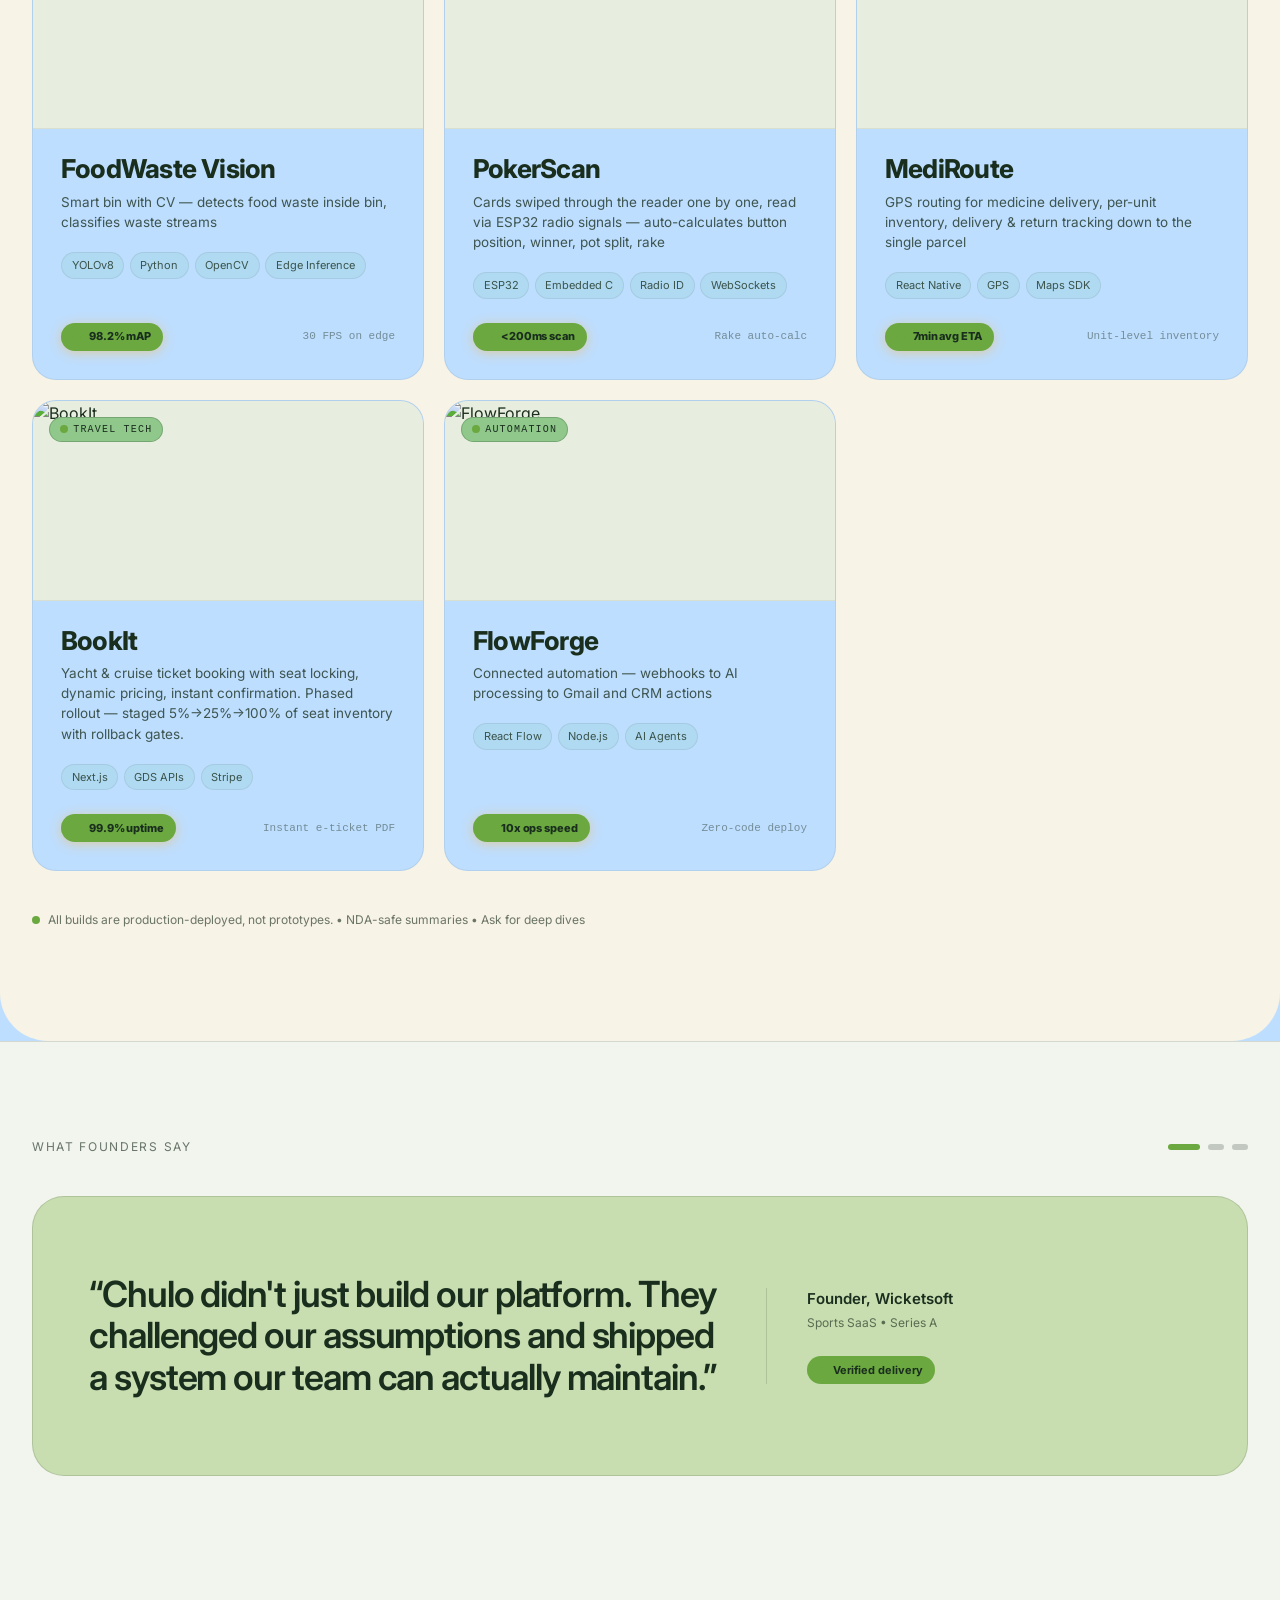
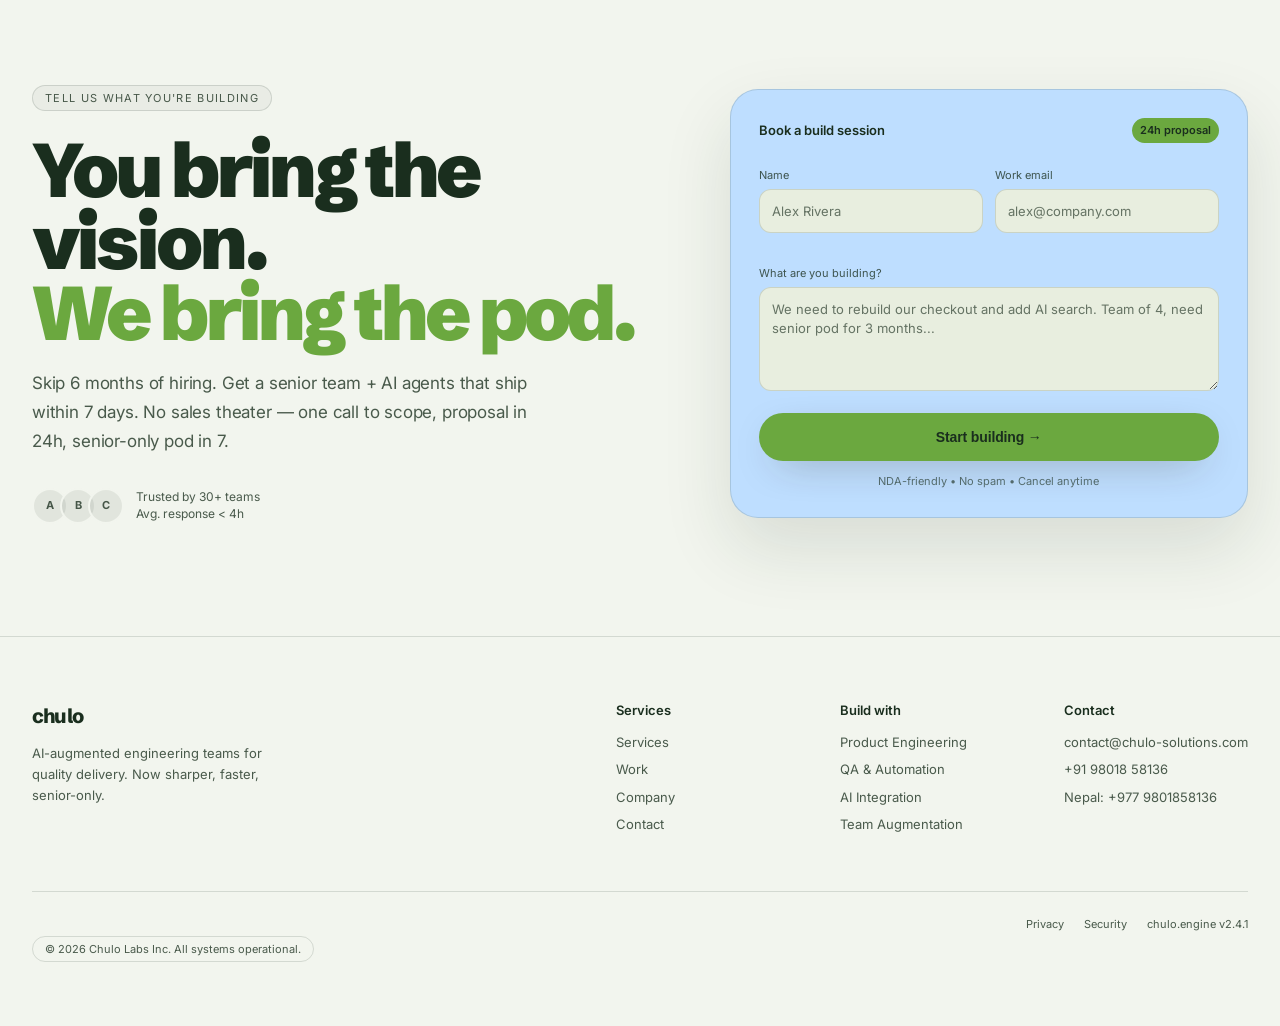
==== commit ac895a74: "redish theme" ====
--- a/public/index.html
+++ b/public/index.html
@@ -1,4 +1,4 @@
-<!doctype html><html lang=en><head><meta charset=UTF-8><meta content="width=device-width,initial-scale=1.0" name=viewport><title>chulo — Senior-only AI-augmented engineering teams</title><meta content="Senior-only pod of AI-augmented engineers. Replace bloated agencies, delegate outcomes, review quality, own everything. Production, not prototypes." name=description><script>(function(){var t;try{t=localStorage.getItem("theme")}catch(e){}if(t)document.documentElement.setAttribute("data-theme",t)})()</script><link href=/styles.css rel=stylesheet><link href=https://fonts.googleapis.com rel=preconnect><link crossorigin href=https://fonts.gstatic.com rel=preconnect><link href="https://fonts.googleapis.com/css2?family=Inter:wght@400;500;600;700;800&display=swap" rel=stylesheet><script type=application/ld+json>
+<!doctype html><html lang=en><head><meta charset=UTF-8><meta content="width=device-width,initial-scale=1.0" name=viewport><title>chulo — Senior-only AI-augmented engineering teams</title><meta content="Senior-only pod of AI-augmented engineers. Replace bloated agencies, delegate outcomes, review quality, own everything. Production, not prototypes." name=description><script>(function(){var t;try{t=localStorage.getItem("theme")}catch(e){}if(t)document.documentElement.setAttribute("data-theme",t)})()</script><link href=/styles.css rel=stylesheet><link href=https://fonts.googleapis.com rel=preconnect><link crossorigin href=https://fonts.gstatic.com rel=preconnect><link href="https://fonts.googleapis.com/css2?family=Inter:wght@400;500;600;700;800&family=Schibsted+Grotesk:wght@400..900&display=swap" rel=stylesheet><script type=application/ld+json>
   {
     "@context": "https://schema.org",
     "@type": "ProfessionalService",
@@ -7,4 +7,4 @@
     "description": "Senior-only pod of AI-augmented engineers who build, harden, and scale software products end to end. Production, not prototypes.",
     "areaServed": "Worldwide"
   }
-  </script><body><div class=grain></div><nav class=nav><div class="container nav-inner"><div class=nav-left><a class=logo href=#>chulo</a><div class=nav-links><button data-scroll=services>Services</button><button data-scroll=process>Process</button><button data-scroll=work>Work</button><button data-scroll=company>Company</button></div></div><button class="btn btn-white desktop-only" data-scroll=cta>Start building →</button><button aria-label="Toggle light/dark theme" class=theme-toggle id=themeToggle><span class=icon-moon>☾</span><span class=icon-sun>☀</span></button><button aria-label=Menu class=mobile-toggle id=mobileToggle>☰</button></div><div class=mobile-menu id=mobileMenu><button data-scroll=services>Services</button><button data-scroll=process>Process</button><button data-scroll=work>Work</button><button data-scroll=company>Company</button><button class="btn btn-white" data-scroll=cta>Start building →</button></div></nav><main><section class=hero id=top><div class=hero-bg></div><div class="container hero-grid"><div class=hero-content><div class=badge><span class=dot></span> AI-augmented engineering teams • Est. 2020</div><h1><span>Build, Maintain</span> <span class=dim>& Scale</span> <span>Software</span> <span>Products</span></h1><p class=hero-lead>We are CHULO. From building software from scratch to replacing bloated agencies, we deploy a lean team of senior engineers who use advanced automation to accelerate complex tasks. Our experts drive the craft, guide the strategic decisions, and guarantee delivery — end to end.<div class=hero-actions><button class="btn btn-white" data-scroll=cta>Start building →</button><button class="btn btn-ghost" data-scroll=work>See how we work</button></div><div class=stats><div class=stat><div class=stat-value>200+</div><div class=stat-label>Products shipped</div></div><div class=stat><div class=stat-value>50+</div><div class=stat-label>Engineers, senior only</div></div><div class=stat><div class=stat-value>10+</div><div class=stat-label>Years in production</div></div><div class=stat><div class=stat-value>Remote + Nepal</div><div class=stat-label>One team, remote-first hubs</div></div></div></div><div class=hero-visual><div class=editor><div class=editor-header><div class=editor-dots><span></span><span></span><span></span></div><span class=editor-title>chulo.engine.ts — 3 agents active</span><span class=live-badge>● Live build</span></div><div class=editor-body><div class=sidebar><div class=sidebar-label>Explorer</div><div class="file active">agents.ts</div><div class=file>ChuloPod.tsx</div><div class=file>tests/</div><div class=file>infra/</div><div class=pod-status><div class=pod-label>Pod Status</div><div class=agent><span>Coding Agent</span><span class="tag green">BUILD</span></div><div class=agent><span>QA Agent</span><span class="tag purple">TEST</span></div><div class=agent><span>Review Agent</span><span class="tag gray">LINT</span></div></div></div><div class=code><div class=code-line><span class=ln>1</span><span class=kw>const</span> pod = <span class=kw>await</span> chulo.<span class=fn>createPod</span>({</div><div class=code-line><span class=ln>2</span> seniority: <span class=str>'staff-only'</span>,</div><div class=code-line><span class=ln>3</span> agents: [<span class=str>'code','qa','review'</span>],</div><div class=code-line><span class=ln>4</span> shipping: <span class=str>'daily'</span></div><div class=code-line><span class=ln>5</span> });</div><div class="code-line comment"><span class=ln>6</span> // pod is live in 7 days — no hand-holding</div><div class=code-actions><span class=run>▶ Running</span><span class=prs>3 PRs ready</span></div><div class=activity><div class=act-header><span>Activity</span><span>2m ago</span></div><div class=act-item><span class=purple>●</span> agent:qa found 2 flaky tests → fixed</div><div class=act-item><span class=green>●</span> agent:code shipped feat/checkout → 124 lines</div><div class=act-item><span class=gray>●</span> human:lead approved PR #482</div></div></div></div></div><div class=float-cards><div class=float-card><div class=float-icon>✓</div><div><div class=float-title>On-time delivery</div><div class=float-sub>98.3% sprints hit</div></div></div></div></div></div></section><div class=marquee-section><div class=container><div class=marquee-inner><span class=marquee-label>Trusted by product teams</span><div class=marquee><div class=marquee-track><span>Wicketsoft</span><span>HamroTrips</span><span>Designerex</span><span>TripCraft</span><span>ScaleOps</span><span>Ledgerflow</span><span>Nimbus</span><span>VectorAI</span><span>Wicketsoft</span><span>HamroTrips</span><span>Designerex</span><span>TripCraft</span><span>ScaleOps</span><span>Ledgerflow</span><span>Nimbus</span><span>VectorAI</span></div></div></div></div></div><section class=services id=services><div class=container><div class=section-header><div><h2>We ship software<br><span class=dim>we don't just bill hours.</span></h2></div><p>We focus on shipping software, not running up the bill. Get everything you need to build, secure, and scale your product, your way.</div><div class=service-list id=serviceList><div class="service-item active" data-id=01><span class=service-id>01</span><div class=service-body><h3 class=service-title>Product Engineering</h3><p class=service-desc>From 0→1 to scale. We architect and ship production-grade software that holds up under real users.<div class=service-tags><span>✓ MVP to Scale</span><span>✓ Frontend Systems</span><span>✓ Backend & Infra</span><span>✓ Mobile Engineering</span><span>✓ Architecture Audit</span></div></div><div class=service-outcome><div class=outcome-label>Outcome</div><div class=outcome-text>Production-ready features every week, not demos.</div><div class=outcome-bar><span style=width:88%></span></div></div></div><div class=service-item data-id=02><span class=service-id>02</span><div class=service-body><h3 class=service-title>QA & Automation</h3><p class=service-desc>Quality is not an afterthought. Integrated QA pods with automation-first pipelines that catch what humans miss.<div class=service-tags><span>✓ Manual & Exploratory</span><span>✓ Test Automation</span><span>✓ Performance Testing</span><span>✓ Security Review</span></div></div><div class=service-outcome><div class=outcome-label>Outcome</div><div class=outcome-text>Fewer regressions. Faster releases. Measurable coverage.</div><div class=outcome-bar><span style=width:88%></span></div></div></div><div class=service-item data-id=03><span class=service-id>03</span><div class=service-body><h3 class=service-title>AI Integration</h3><p class=service-desc>We don’t bolt AI on. We weave it into your product logic, workflows, and data layer where it actually moves metrics.<div class=service-tags><span>✓ LLM Integration</span><span>✓ RAG & Agents</span><span>✓ Computer Vision</span><span>✓ MLOps</span></div></div><div class=service-outcome><div class=outcome-label>Outcome</div><div class=outcome-text>AI that actually drives revenue, not slides.</div><div class=outcome-bar><span style=width:88%></span></div></div></div><div class=service-item data-id=04><span class=service-id>04</span><div class=service-body><h3 class=service-title>Team Augmentation</h3><p class=service-desc>Elite engineers that plug into your team in 7 days. No hiring overhead, no cultural mismatch. Just shipping.<div class=service-tags><span>✓ Dedicated Pods</span><span>✓ Staff Augmentation</span><span>✓ CTO as a Service</span></div></div><div class=service-outcome><div class=outcome-label>Outcome</div><div class=outcome-text>7-day onboarding. Feels like internal team.</div><div class=outcome-bar><span style=width:88%></span></div></div></div></div></div></section><section class=process id=process><div class=container><div class="section-header process-header"><h2>Delegate.<br>Review.<br><span class=dim>Own.</span></h2><p>Our human + AI workflow removes the busywork. You delegate outcomes, we handle execution, you keep ownership. No black boxes.</div><div class=process-grid><div class=process-card><div class=process-top><div class=process-icon>1</div><span class=process-num>01</span></div><h3>Delegate</h3><p>Give us the goal, not a task list. A senior lead scopes it, breaks it into AI-executable slices, and sets acceptance criteria.<ul><li>Goals → Epics → Slices<li>AI drafts code + tests<li>Senior sets bar</ul><div class=terminal><div>$ chulo delegate</div><div class=ok>✓ scope locked</div><div class=bar><span style=width:42%></span></div></div></div><div class=process-card><div class=process-top><div class=process-icon>2</div><span class=process-num>02</span></div><h3>Review</h3><p>Every line goes through two gates: agent checks and senior human review. Quality is enforced, not hoped for.<ul><li>Agent QA + lint<li>Senior code review<li>Demo daily</ul><div class=terminal><div>$ chulo review</div><div class=ok>✓ checks green</div><div class=bar><span style=width:76%></span></div></div></div><div class=process-card><div class=process-top><div class=process-icon>3</div><span class=process-num>03</span></div><h3>Own</h3><p>We ship to prod, monitor, and hand you a codebase your team actually wants to keep. No lock-in, just leverage.<ul><li>Ship → Observe<li>Docs + handover<li>You own everything</ul><div class=terminal><div>$ chulo own</div><div class=ok>✓ deployed to prod</div><div class=bar><span style=width:100%></span></div></div></div></div></div></section><section class=work id=work><div class=work-bg></div><div class=container><div class=work-header><div><div class="badge small"><span class=dot></span> Selected builds • Production, not prototypes</div><h2>We go deep where<br><span class=dim>quality is</span><br>non-negotiable.</h2></div><div><p>Production systems where failure costs money, time, or health — not portfolio demos.<div class=filters id=filters><button class="filter active" data-filter=All>All</button><button data-filter="Computer Vision" class=filter>Computer Vision</button><button class=filter data-filter=Hardware>Hardware</button><button class=filter data-filter=Logistics>Logistics</button><button class=filter data-filter=Automation>Automation</button></div></div></div><div class=work-grid id=workGrid><div data-category="Computer Vision" class=project-card><div class=project-image><div class=project-tag><span class=dot></span> COMPUTER VISION</div><img alt="FoodWaste Vision" src=/portfolio/foodwaste.png></div><div class=project-body><h3>FoodWaste Vision</h3><p>Smart bin with CV — detects food waste inside bin, classifies waste streams<div class=project-stack><span>YOLOv8</span><span>Python</span><span>OpenCV</span><span>Edge Inference</span></div><div class=project-metric><span class=metric-badge><span class=dot></span> 98.2% mAP</span><span class=metric-sub>30 FPS on edge</span></div></div></div><div class=project-card data-category=Hardware><div class=project-image><div class=project-tag><span class=dot></span> HARDWARE + RADIO</div><img alt=PokerScan src=/portfolio/pokerscan.png></div><div class=project-body><h3>PokerScan</h3><p>Cards swiped through the reader one by one, read via ESP32 radio signals — auto-calculates button position, winner, pot split, rake<div class=project-stack><span>ESP32</span><span>Embedded C</span><span>Radio ID</span><span>WebSockets</span></div><div class=project-metric><span class=metric-badge><span class=dot></span> &lt;200ms scan</span><span class=metric-sub>Rake auto-calc</span></div></div></div><div class=project-card data-category=Logistics><div class=project-image><div class=project-tag><span class=dot></span> LOGISTICS / HEALTH</div><img alt=MediRoute src=/portfolio/mediroute.png></div><div class=project-body><h3>MediRoute</h3><p>GPS routing for medicine delivery, per-unit inventory, delivery & return tracking down to the single parcel<div class=project-stack><span>React Native</span><span>GPS</span><span>Maps SDK</span></div><div class=project-metric><span class=metric-badge><span class=dot></span> 7min avg ETA</span><span class=metric-sub>Unit-level inventory</span></div></div></div><div class=project-card data-category=Logistics><div class=project-image><div class=project-tag><span class=dot></span> TRAVEL TECH</div><img alt=BookIt src=/portfolio/bookit.png></div><div class=project-body><h3>BookIt</h3><p>Yacht & cruise ticket booking with seat locking, dynamic pricing, instant confirmation. Phased rollout — staged 5%→25%→100% of seat inventory with rollback gates.<div class=project-stack><span>Next.js</span><span>GDS APIs</span><span>Stripe</span></div><div class=project-metric><span class=metric-badge><span class=dot></span> 99.9% uptime</span><span class=metric-sub>Instant e-ticket PDF</span></div></div></div><div class=project-card data-category=Automation><div class=project-image><div class=project-tag><span class=dot></span> AUTOMATION</div><img alt=FlowForge src=/portfolio/flowforge.png></div><div class=project-body><h3>FlowForge</h3><p>Connected automation — webhooks to AI processing to Gmail and CRM actions<div class=project-stack><span>React Flow</span><span>Node.js</span><span>AI Agents</span></div><div class=project-metric><span class=metric-badge><span class=dot></span> 10x ops speed</span><span class=metric-sub>Zero-code deploy</span></div></div></div></div><div class=work-note><span class=dot></span> All builds are production-deployed, not prototypes. • NDA-safe summaries • Ask for deep dives</div></div></section><section class=testimonials id=company><div class=container><div class=testimonial-header><span class=label>What founders say</span><div class=dots id=testimonialDots><button class=active data-i=0></button><button data-i=1></button><button data-i=2></button></div></div><div class=testimonial-slider><div class=testimonial-track id=testimonialTrack><div class=testimonial-slide><div class=quote>“Chulo didn't just build our platform. They challenged our assumptions and shipped a system our team can actually maintain.”</div><div class=author-block><div class=author>Founder, Wicketsoft</div><div class=role>Sports SaaS • Series A</div><div class=verified><span class=dot style=background:#000;width:6px;height:6px></span> Verified delivery</div></div></div><div class=testimonial-slide><div class=quote>“The QA pod caught edge cases we’d missed for two years. Our release confidence went from 40% to 95% in one quarter.”</div><div class=author-block><div class=author>CTO, HamroTrips</div><div class=role>Travel Tech • 2M MAU</div><div class=verified><span class=dot style=background:#000;width:6px;height:6px></span> Verified delivery</div></div></div><div class=testimonial-slide><div class=quote>“Finally an agency that talks about tradeoffs, not buzzwords. They scaled us from MVP to enterprise without rewriting everything.”</div><div class=author-block><div class=author>VP Engineering, Designerex</div><div class=role>Marketplace • EU</div><div class=verified><span class=dot style=background:#000;width:6px;height:6px></span> Verified delivery</div></div></div></div></div></div></section><section class=cta id=cta><div class=cta-bg></div><div class="container cta-grid"><div class=cta-content><div class=badge>Tell us what you're building</div><h2>You bring the vision.<br><span class=dim>We bring the pod.</span></h2><p>Skip 6 months of hiring. Get a senior team + AI agents that ship within 7 days. No sales theater — one call to scope, proposal in 24h, senior-only pod in 7.<div class=cta-trust><div class=avatars><span>A</span><span>B</span><span>C</span></div><div>Trusted by 30+ teams<br>Avg. response &lt; 4h</div></div></div><div class=cta-form><div class=form-header><span>Book a build session</span><span class=pill>24h proposal</span></div><form class=form id=contactForm novalidate><div class=form-row><div class=field><label for=name>Name</label><input placeholder="Alex Rivera" autocomplete=name id=name></div><div class=field><label for=email>Work email</label><input autocomplete=email id=email placeholder=alex@company.com type=email></div></div><div class=field><label for=message>What are you building?</label><textarea placeholder="We need to rebuild our checkout and add AI search. Team of 4, need senior pod for 3 months..." id=message rows=4></textarea></div><div aria-hidden=true class=field-hp><label for=website>Website</label><input autocomplete=off id=website name=website tabindex=-1></div><button class="btn btn-accent full" id=formSubmit>Start building →</button><div aria-live=polite class=form-note id=formStatus role=status>NDA-friendly • No spam • Cancel anytime</div></form></div></div></section></main><footer class=footer><div class=container><div class=footer-top><div class=footer-brand><div class=logo>chulo</div><p class=footer-tagline>AI-augmented engineering teams for quality delivery. Now sharper, faster, senior-only.</div><div class=footer-links><div><h4>Services</h4><a href=#services>Services</a><a href=#work>Work</a><a href=#testimonials>Company</a><a href=#cta>Contact</a></div><div><h4>Build with</h4><span>Product Engineering</span><span>QA & Automation</span><span>AI Integration</span><span>Team Augmentation</span></div><div><h4>Contact</h4><a href=mailto:hello@chulo.build>hello@chulo.build</a><span>+1 (415) 555-0142</span><span>Nepal: +977 01-591-2234</span></div></div></div><div class=footer-bottom><span>© 2026 Chulo Labs Inc. All systems operational.</span><div><span>Privacy</span><span>Security</span><span>chulo.engine v2.4.1</span></div></div></div></footer><script src=/script.js></script>+  </script><body><div class=grain></div><nav class=nav><div class="container nav-inner"><div class=nav-left><a class=logo href=#>chulo</a><div class=nav-links><button data-scroll=services>Services</button><button data-scroll=process>Process</button><button data-scroll=work>Work</button><button data-scroll=company>Company</button></div></div><button aria-label="Toggle light/dark theme" class=theme-toggle id=themeToggle><span class=icon-moon>☾</span><span class=icon-sun>☀</span></button><button aria-label=Menu class=mobile-toggle id=mobileToggle>☰</button></div><div class=mobile-menu id=mobileMenu><button data-scroll=services>Services</button><button data-scroll=process>Process</button><button data-scroll=work>Work</button><button data-scroll=company>Company</button></div></nav><main><section class=hero id=top><div class=hero-bg></div><div class="container hero-grid"><div class=hero-content><div class=badge><span class=dot></span> AI-augmented engineering teams • Est. 2020</div><h1><span>Build.</span> <span class=dim>Ship.</span> <span>Scale.</span> <span>Repeat.</span></h1><p class=hero-lead>Senior-only pod. AI-augmented. No juniors, no hand-holding. We build, harden, and scale software products end to end — production, not prototypes.<div class=hero-actions><button class="btn btn-white" data-scroll=cta>Start building →</button><button class="btn btn-ghost" data-scroll=work>See how we work</button></div></div><div class=hero-visual><div class=editor><div class=editor-header><div class=editor-dots><span></span><span></span><span></span></div><span class=editor-title>chulo.engine.ts — 3 agents active</span><span class=live-badge>● Live build</span></div><div class=editor-body><div class=sidebar><div class=sidebar-label>Explorer</div><div class="file active">agents.ts</div><div class=file>ChuloPod.tsx</div><div class=file>tests/</div><div class=file>infra/</div><div class=pod-status><div class=pod-label>Pod Status</div><div class=agent><span>Coding Agent</span><span class="tag green">BUILD</span></div><div class=agent><span>QA Agent</span><span class="tag purple">TEST</span></div><div class=agent><span>Review Agent</span><span class="tag gray">LINT</span></div></div></div><div class=code><div class=code-line><span class=ln>1</span><span class=kw>const</span> pod = <span class=kw>await</span> chulo.<span class=fn>createPod</span>({</div><div class=code-line><span class=ln>2</span> seniority: <span class=str>'staff-only'</span>,</div><div class=code-line><span class=ln>3</span> agents: [<span class=str>'code','qa','review'</span>],</div><div class=code-line><span class=ln>4</span> shipping: <span class=str>'daily'</span></div><div class=code-line><span class=ln>5</span> });</div><div class="code-line comment"><span class=ln>6</span> // pod is live in 7 days — no hand-holding</div><div class=code-actions><span class=run>▶ Running</span><span class=prs>3 PRs ready</span></div><div class=activity><div class=act-header><span>Activity</span><span>2m ago</span></div><div class=act-item><span class=purple>●</span> agent:qa found 2 flaky tests → fixed</div><div class=act-item><span class=green>●</span> agent:code shipped feat/checkout → 124 lines</div><div class=act-item><span class=gray>●</span> human:lead approved PR #482</div></div></div></div></div><div class=float-cards><div class=float-card><div class=float-icon>✓</div><div><div class=float-title>On-time delivery</div><div class=float-sub>98.3% sprints hit</div></div></div></div></div></div><div class=stats><div class=stat><div class=stat-value>200+</div><div class=stat-label>Products shipped</div></div><div class=stat><div class=stat-value>50+</div><div class=stat-label>Engineers</div></div><div class=stat><div class=stat-value>6+</div><div class=stat-label>Years in production</div></div><div class=stat><div class=stat-value>Remote + Nepal</div><div class=stat-label>One team, remote-first hubs</div></div></div></section><div class=marquee-section><div class=container><div class=marquee-inner><span class=marquee-label>Trusted by product teams</span><div class=marquee><div class=marquee-track><span>Wicketsoft</span><span>HamroTrips</span><span>Designerex</span><span>TripCraft</span><span>ScaleOps</span><span>Ledgerflow</span><span>Nimbus</span><span>VectorAI</span><span>Wicketsoft</span><span>HamroTrips</span><span>Designerex</span><span>TripCraft</span><span>ScaleOps</span><span>Ledgerflow</span><span>Nimbus</span><span>VectorAI</span></div></div></div></div></div><section class=services id=services><div class=services-bg></div><div class=container><div class=section-header><div><h2>We ship software<br><span class=dim>we don't just bill hours.</span></h2></div><p class=hero-lead>We focus on shipping software, not running up the bill. Get everything you need to build, secure, and scale your product, your way.</div><div class=service-list id=serviceList><div class="service-item active" data-id=01><span class=service-id>01</span><div class=service-body><h3 class=service-title>Product Engineering</h3><p class=service-desc>From 0→1 to scale. We architect and ship production-grade software that holds up under real users.<div class=service-tags><span>✓ MVP to Scale</span><span>✓ Frontend Systems</span><span>✓ Backend & Infra</span><span>✓ Architecture Audit</span></div></div><div class=service-outcome><div class=outcome-label>Outcome</div><div class=outcome-text>Production-ready features every week, not demos.</div><div class=outcome-bar><span style=width:88%></span></div></div></div><div class=service-item data-id=02><span class=service-id>02</span><div class=service-body><h3 class=service-title>QA & Automation</h3><p class=service-desc>Quality is not an afterthought. Integrated QA pods with automation-first pipelines that catch what humans miss.<div class=service-tags><span>✓ Manual & Exploratory</span><span>✓ Test Automation</span><span>✓ Performance Testing</span><span>✓ Security Review</span></div></div><div class=service-outcome><div class=outcome-label>Outcome</div><div class=outcome-text>Fewer regressions. Faster releases. Measurable coverage.</div><div class=outcome-bar><span style=width:88%></span></div></div></div><div class=service-item data-id=03><span class=service-id>03</span><div class=service-body><h3 class=service-title>AI Integration</h3><p class=service-desc>We don’t bolt AI on. We weave it into your product logic, workflows, and data layer where it actually moves metrics.<div class=service-tags><span>✓ LLM Integration</span><span>✓ RAG & Agents</span><span>✓ Computer Vision</span><span>✓ MLOps</span></div></div><div class=service-outcome><div class=outcome-label>Outcome</div><div class=outcome-text>AI that actually drives revenue, not slides.</div><div class=outcome-bar><span style=width:88%></span></div></div></div><div class=service-item data-id=04><span class=service-id>04</span><div class=service-body><h3 class=service-title>Team Augmentation</h3><p class=service-desc>Elite engineers that plug into your team in 7 days. No hiring overhead, no cultural mismatch. Just shipping.<div class=service-tags><span>✓ Dedicated Pods</span><span>✓ Staff Augmentation</span><span>✓ CTO as a Service</span></div></div><div class=service-outcome><div class=outcome-label>Outcome</div><div class=outcome-text>7-day onboarding. Feels like internal team.</div><div class=outcome-bar><span style=width:88%></span></div></div></div></div></div></section><section class=process id=process><div class=container><div class="section-header process-header"><h2>Delegate.<br>Review.<br><span class=dim>Own.</span></h2><p class=hero-lead>Our human + AI workflow removes the busywork. You delegate outcomes, we handle execution, you keep ownership. No black boxes.</div><div class=process-grid><div class=process-card><div class=process-top><div class=process-icon>1</div><span class=process-num>01</span></div><h3>Delegate</h3><p>Give us the goal, not a task list. A senior lead scopes it, breaks it into AI-executable slices, and sets acceptance criteria.<ul><li>Goals → Epics → Slices<li>AI drafts code + tests<li>Senior sets bar</ul><div class=terminal><div>$ chulo delegate</div><div class=ok>✓ scope locked</div><div class=bar><span style=width:42%></span></div></div></div><div class=process-card><div class=process-top><div class=process-icon>2</div><span class=process-num>02</span></div><h3>Review</h3><p>Every line goes through two gates: agent checks and senior human review. Quality is enforced, not hoped for.<ul><li>Agent QA + lint<li>Senior code review<li>Demo daily</ul><div class=terminal><div>$ chulo review</div><div class=ok>✓ checks green</div><div class=bar><span style=width:76%></span></div></div></div><div class=process-card><div class=process-top><div class=process-icon>3</div><span class=process-num>03</span></div><h3>Own</h3><p>We ship to prod, monitor, and hand you a codebase your team actually wants to keep. No lock-in, just leverage.<ul><li>Ship → Observe<li>Docs + handover<li>You own everything</ul><div class=terminal><div>$ chulo own</div><div class=ok>✓ deployed to prod</div><div class=bar><span style=width:100%></span></div></div></div></div></div></section><section class=work id=work><div class=work-bg></div><div class=container><div class=work-header><div><div class="badge small"><span class=dot></span> Selected builds • Production, not prototypes</div><h2>We go deep where<br><span class=dim>quality is</span><br>non-negotiable.</h2><p class=hero-lead>Production systems where failure costs money, time, or health — not portfolio demos.</div><div><div class=filters id=filters><button class="filter active" data-filter=All>All</button><button data-filter="Computer Vision" class=filter>Computer Vision</button><button class=filter data-filter=Hardware>Hardware</button><button class=filter data-filter=Logistics>Logistics</button><button class=filter data-filter=Automation>Automation</button></div></div></div><div class=work-grid id=workGrid><div data-category="Computer Vision" class=project-card><div class=project-image><div class=project-tag><span class=dot></span> COMPUTER VISION</div><img alt="FoodWaste Vision" src=/portfolio/foodwaste.png></div><div class=project-body><h3>FoodWaste Vision</h3><p>Smart bin with CV — detects food waste inside bin, classifies waste streams<div class=project-stack><span>YOLOv8</span><span>Python</span><span>OpenCV</span><span>Edge Inference</span></div><div class=project-metric><span class=metric-badge><span class=dot></span> 98.2% mAP</span><span class=metric-sub>30 FPS on edge</span></div></div></div><div class=project-card data-category=Hardware><div class=project-image><div class=project-tag><span class=dot></span> HARDWARE + RADIO</div><img alt=PokerScan src=/portfolio/pokerscan.png></div><div class=project-body><h3>PokerScan</h3><p>Cards swiped through the reader one by one, read via ESP32 radio signals — auto-calculates button position, winner, pot split, rake<div class=project-stack><span>ESP32</span><span>Embedded C</span><span>Radio ID</span><span>WebSockets</span></div><div class=project-metric><span class=metric-badge><span class=dot></span> &lt;200ms scan</span><span class=metric-sub>Rake auto-calc</span></div></div></div><div class=project-card data-category=Logistics><div class=project-image><div class=project-tag><span class=dot></span> LOGISTICS / HEALTH</div><img alt=MediRoute src=/portfolio/mediroute.png></div><div class=project-body><h3>MediRoute</h3><p>GPS routing for medicine delivery, per-unit inventory, delivery & return tracking down to the single parcel<div class=project-stack><span>React Native</span><span>GPS</span><span>Maps SDK</span></div><div class=project-metric><span class=metric-badge><span class=dot></span> 7min avg ETA</span><span class=metric-sub>Unit-level inventory</span></div></div></div><div class=project-card data-category=Logistics><div class=project-image><div class=project-tag><span class=dot></span> TRAVEL TECH</div><img alt=BookIt src=/portfolio/bookit.png></div><div class=project-body><h3>BookIt</h3><p>Yacht & cruise ticket booking with seat locking, dynamic pricing, instant confirmation. Phased rollout — staged 5%→25%→100% of seat inventory with rollback gates.<div class=project-stack><span>Next.js</span><span>GDS APIs</span><span>Stripe</span></div><div class=project-metric><span class=metric-badge><span class=dot></span> 99.9% uptime</span><span class=metric-sub>Instant e-ticket PDF</span></div></div></div><div class=project-card data-category=Automation><div class=project-image><div class=project-tag><span class=dot></span> AUTOMATION</div><img alt=FlowForge src=/portfolio/flowforge.png></div><div class=project-body><h3>FlowForge</h3><p>Connected automation — webhooks to AI processing to Gmail and CRM actions<div class=project-stack><span>React Flow</span><span>Node.js</span><span>AI Agents</span></div><div class=project-metric><span class=metric-badge><span class=dot></span> 10x ops speed</span><span class=metric-sub>Zero-code deploy</span></div></div></div></div><div class=work-note><span class=dot></span> All builds are production-deployed, not prototypes. • NDA-safe summaries • Ask for deep dives</div></div></section><section class=testimonials id=company><div class=container><div class=testimonial-header><span class=label>What founders say</span><div class=dots id=testimonialDots><button class=active data-i=0></button><button data-i=1></button><button data-i=2></button></div></div><div class=testimonial-slider><div class=testimonial-track id=testimonialTrack><div class=testimonial-slide><div class=quote>“Chulo didn't just build our platform. They challenged our assumptions and shipped a system our team can actually maintain.”</div><div class=author-block><div class=author>Founder, Wicketsoft</div><div class=role>Sports SaaS • Series A</div><div class=verified><span class=dot style=width:6px;height:6px></span> Verified delivery</div></div></div><div class=testimonial-slide><div class=quote>“The QA pod caught edge cases we’d missed for two years. Our release confidence went from 40% to 95% in one quarter.”</div><div class=author-block><div class=author>CTO, HamroTrips</div><div class=role>Travel Tech • 2M MAU</div><div class=verified><span class=dot style=width:6px;height:6px></span> Verified delivery</div></div></div><div class=testimonial-slide><div class=quote>“Finally an agency that talks about tradeoffs, not buzzwords. They scaled us from MVP to enterprise without rewriting everything.”</div><div class=author-block><div class=author>VP Engineering, Designerex</div><div class=role>Marketplace • EU</div><div class=verified><span class=dot style=width:6px;height:6px></span> Verified delivery</div></div></div></div></div></div></section><section class=cta id=cta><div class=cta-bg></div><div class="container cta-grid"><div class=cta-content><div class=badge>Tell us what you're building</div><h2>You bring the vision.<br><span class=dim>We bring the pod.</span></h2><p class=hero-lead>Skip 6 months of hiring. Get a senior team + AI agents that ship within 7 days. No sales theater — one call to scope, proposal in 24h, senior-only pod in 7.<div class=cta-trust><div class=avatars><span>A</span><span>B</span><span>C</span></div><div>Trusted by 30+ teams<br>Avg. response &lt; 4h</div></div></div><div class=cta-form><div class=form-header><span>Book a build session</span><span class=pill>24h proposal</span></div><form class=form id=contactForm novalidate><div class=form-row><div class=field><label for=name>Name</label><input placeholder="Alex Rivera" autocomplete=name id=name></div><div class=field><label for=email>Work email</label><input autocomplete=email id=email placeholder=alex@company.com type=email></div></div><div class=field><label for=message>What are you building?</label><textarea placeholder="We need to rebuild our checkout and add AI search. Team of 4, need senior pod for 3 months..." id=message rows=4></textarea></div><div aria-hidden=true class=field-hp><label for=website>Website</label><input autocomplete=off id=website name=website tabindex=-1></div><button class="btn btn-accent full" id=formSubmit>Start building →</button><div aria-live=polite class=form-note id=formStatus role=status>NDA-friendly • No spam • Cancel anytime</div></form></div></div></section></main><footer class=footer><div class=container><div class=footer-top><div class=footer-brand><div class=logo>chulo</div><p class=footer-tagline>AI-augmented engineering teams for quality delivery. Now sharper, faster, senior-only.</div><div class=footer-links><div><h4>Services</h4><a href=#services>Services</a><a href=#work>Work</a><a href=#testimonials>Company</a><a href=#cta>Contact</a></div><div><h4>Build with</h4><span>Product Engineering</span><span>QA & Automation</span><span>AI Integration</span><span>Team Augmentation</span></div><div><h4>Contact</h4><a href=mailto:contact@chulo-solutions.com>contact@chulo-solutions.com</a><a href=tel:+919801858136>+91 98018 58136</a><a href=tel:+9779801858136>Nepal: +977 9801858136</a></div></div></div><div class=footer-bottom><span class=status>© 2026 Chulo Labs Inc. All systems operational.</span><div><span>Privacy</span><span>Security</span><span>chulo.engine v2.4.1</span></div></div></div></footer><script src=/script.js></script>
